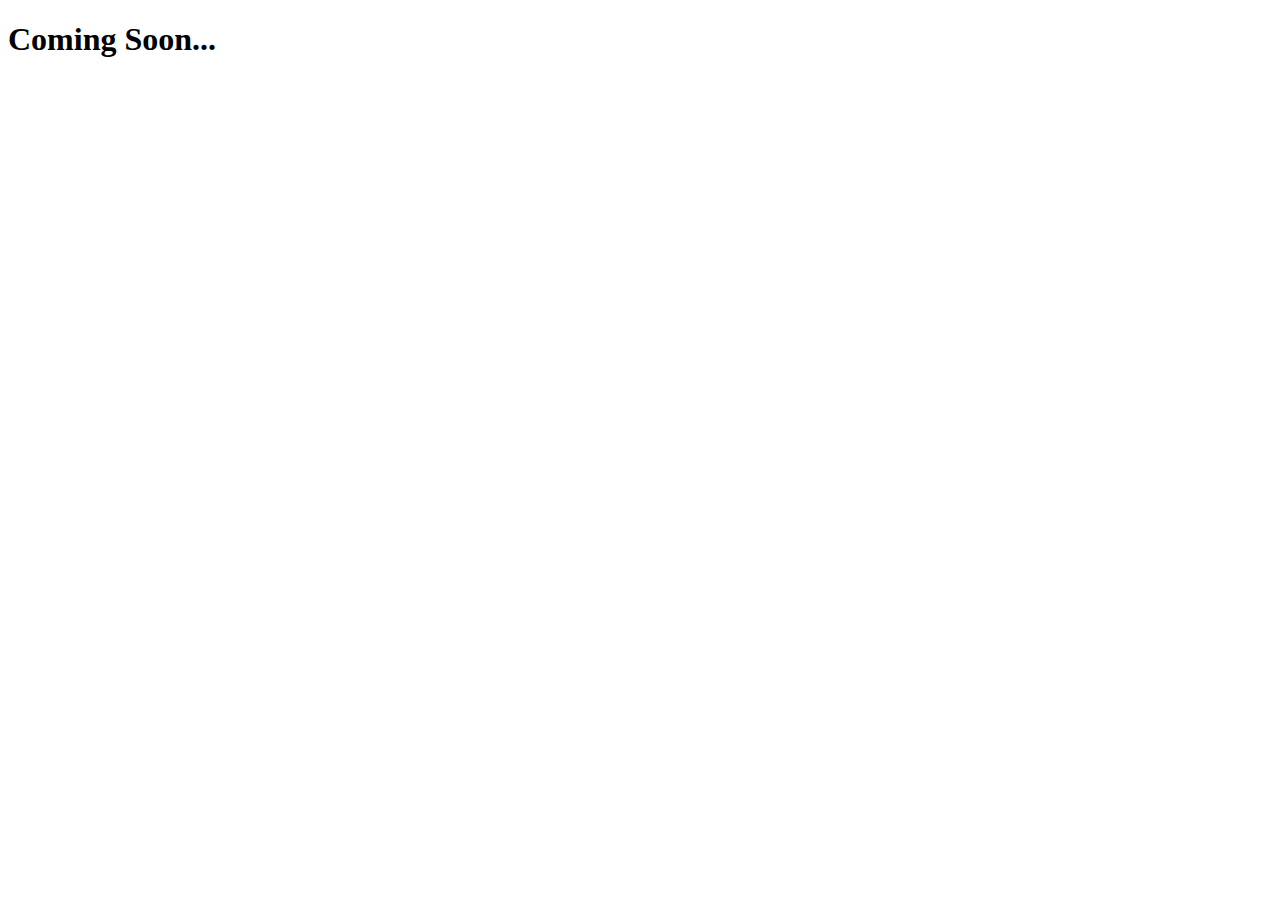
==== index.html @ 2d8e3944 "soon" ====
<!DOCTYPE html>
<html lang="en">
    <head>
        <meta charset="utf-8" />
        <meta name="viewport" content="width=device-width, initial-scale=1.0" />
        <title>Aoutnheub</title>
    </head>
    <body>
        <h1>Coming Soon...</h1>
    </body>
</html>
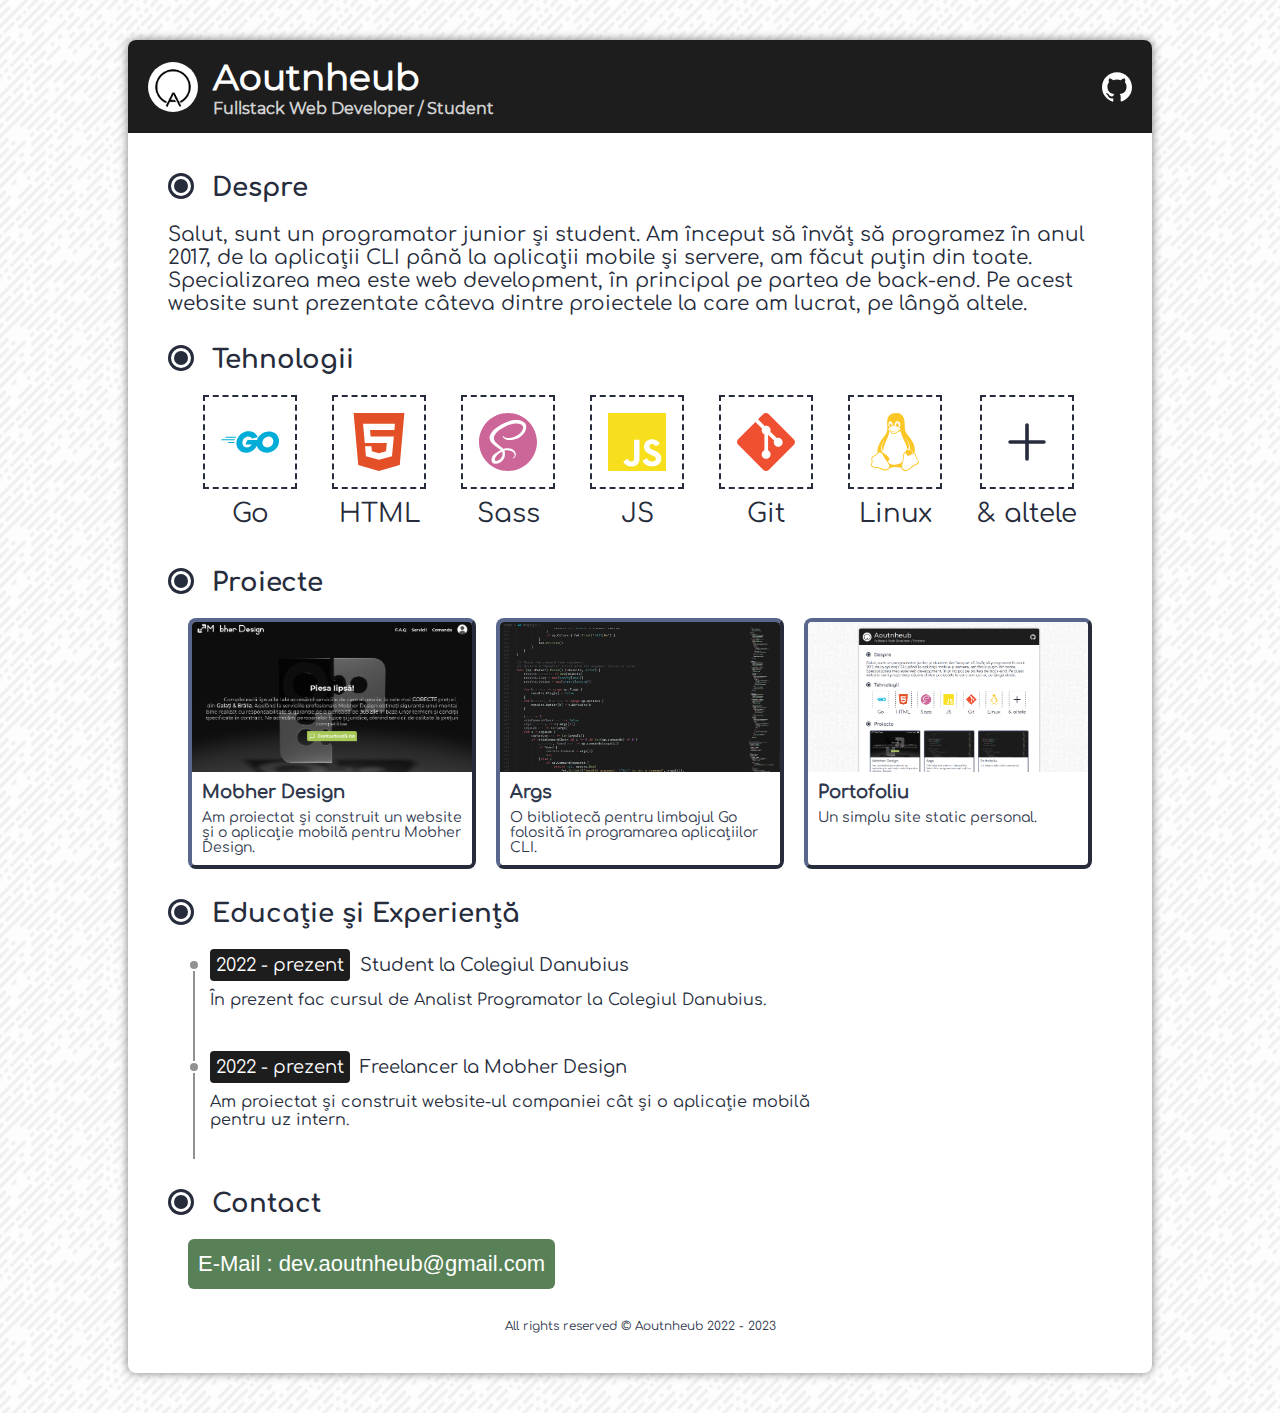
==== commit 8af9eec2: "updated site" ====
--- a/index.html
+++ b/index.html
@@ -1,11 +1,184 @@
 <!DOCTYPE html>
-<html lang="en">
+<html lang="ro">
     <head>
         <meta charset="utf-8" />
         <meta name="viewport" content="width=device-width, initial-scale=1.0" />
         <title>Aoutnheub</title>
+        <link rel="stylesheet" href="/site.css">
+        <link rel="stylesheet" href="/home.css">
     </head>
     <body>
-        <h1>Coming Soon...</h1>
+        <div id="wrapper-wrapper">
+            <div id="wrapper">
+                
+<div id="bar">
+    <div id="bar-left">
+        <img id="logo" src="/assets/images/avatar.png" onclick="window.location.href='/'">
+        <div id="bar-left-text">
+            <h1 id="name">Aoutnheub</h1>
+            <h2 id="title">Fullstack Web Developer / Student</h2>
+        </div>
+    </div>
+    <a class="nav-link" id="nav-link-github" href="https://github.com/Aoutnheub">
+        <svg role="img" viewBox="0 0 24 24" xmlns="http://www.w3.org/2000/svg"><title>GitHub</title><path d="M12 .297c-6.63 0-12 5.373-12 12 0 5.303 3.438 9.8 8.205 11.385.6.113.82-.258.82-.577 0-.285-.01-1.04-.015-2.04-3.338.724-4.042-1.61-4.042-1.61C4.422 18.07 3.633 17.7 3.633 17.7c-1.087-.744.084-.729.084-.729 1.205.084 1.838 1.236 1.838 1.236 1.07 1.835 2.809 1.305 3.495.998.108-.776.417-1.305.76-1.605-2.665-.3-5.466-1.332-5.466-5.93 0-1.31.465-2.38 1.235-3.22-.135-.303-.54-1.523.105-3.176 0 0 1.005-.322 3.3 1.23.96-.267 1.98-.399 3-.405 1.02.006 2.04.138 3 .405 2.28-1.552 3.285-1.23 3.285-1.23.645 1.653.24 2.873.12 3.176.765.84 1.23 1.91 1.23 3.22 0 4.61-2.805 5.625-5.475 5.92.42.36.81 1.096.81 2.22 0 1.606-.015 2.896-.015 3.286 0 .315.21.69.825.57C20.565 22.092 24 17.592 24 12.297c0-6.627-5.373-12-12-12"/></svg>
+    </a>
+</div>
+
+                <div id="inner-wrapper">
+                    <div id="bullet"><div></div></div><h1 class="item-header">Despre</h1>
+                    <p id="about-text">
+                        Salut, sunt un programator junior și student. Am început să învăț să programez în anul 2017, de la aplicații CLI până la aplicații
+                        mobile și servere, am făcut puțin din toate. Specializarea mea este web development, în principal pe partea de back-end.
+                        Pe acest website sunt prezentate câteva dintre proiectele la care am lucrat, pe lângă altele.
+                    </p>
+                    <div id="bullet"><div></div></div><h1 class="item-header">Tehnologii</h1>
+                    <div id="techno-wrapper">
+                        <div id="techno-widget">
+                            <div id="techno-img">
+                                <svg fill="#00ADD8" role="img" viewBox="0 0 24 24" xmlns="http://www.w3.org/2000/svg"><title>Go</title><path d="M1.811 10.231c-.047 0-.058-.023-.035-.059l.246-.315c.023-.035.081-.058.128-.058h4.172c.046 0 .058.035.035.07l-.199.303c-.023.036-.082.07-.117.07zM.047 11.306c-.047 0-.059-.023-.035-.058l.245-.316c.023-.035.082-.058.129-.058h5.328c.047 0 .07.035.058.07l-.093.28c-.012.047-.058.07-.105.07zm2.828 1.075c-.047 0-.059-.035-.035-.07l.163-.292c.023-.035.07-.07.117-.07h2.337c.047 0 .07.035.07.082l-.023.28c0 .047-.047.082-.082.082zm12.129-2.36c-.736.187-1.239.327-1.963.514-.176.046-.187.058-.34-.117-.174-.199-.303-.327-.548-.444-.737-.362-1.45-.257-2.115.175-.795.514-1.204 1.274-1.192 2.22.011.935.654 1.706 1.577 1.835.795.105 1.46-.175 1.987-.77.105-.13.198-.27.315-.434H10.47c-.245 0-.304-.152-.222-.35.152-.362.432-.97.596-1.274a.315.315 0 01.292-.187h4.253c-.023.316-.023.631-.07.947a4.983 4.983 0 01-.958 2.29c-.841 1.11-1.94 1.8-3.33 1.986-1.145.152-2.209-.07-3.143-.77-.865-.655-1.356-1.52-1.484-2.595-.152-1.274.222-2.419.993-3.424.83-1.086 1.928-1.776 3.272-2.02 1.098-.2 2.15-.07 3.096.571.62.41 1.063.97 1.356 1.648.07.105.023.164-.117.2m3.868 6.461c-1.064-.024-2.034-.328-2.852-1.029a3.665 3.665 0 01-1.262-2.255c-.21-1.32.152-2.489.947-3.529.853-1.122 1.881-1.706 3.272-1.95 1.192-.21 2.314-.095 3.33.595.923.63 1.496 1.484 1.648 2.605.198 1.578-.257 2.863-1.344 3.962-.771.783-1.718 1.273-2.805 1.495-.315.06-.63.07-.934.106zm2.78-4.72c-.011-.153-.011-.27-.034-.387-.21-1.157-1.274-1.81-2.384-1.554-1.087.245-1.788.935-2.045 2.033-.21.912.234 1.835 1.075 2.21.643.28 1.285.244 1.905-.07.923-.48 1.425-1.228 1.484-2.233z"/></svg>
+                            </div>
+                            <h3>Go</h3>
+                        </div>
+                        <div id="techno-widget">
+                            <div id="techno-img">
+                                <svg fill="#E34F26" role="img" viewBox="0 0 24 24" xmlns="http://www.w3.org/2000/svg"><title>HTML5</title><path d="M1.5 0h21l-1.91 21.563L11.977 24l-8.564-2.438L1.5 0zm7.031 9.75l-.232-2.718 10.059.003.23-2.622L5.412 4.41l.698 8.01h9.126l-.326 3.426-2.91.804-2.955-.81-.188-2.11H6.248l.33 4.171L12 19.351l5.379-1.443.744-8.157H8.531z"/></svg>
+                            </div>
+                            <h3>HTML</h3>
+                        </div>
+                        <div id="techno-widget">
+                            <div id="techno-img">
+                                <svg fill="#CC6699" role="img" viewBox="0 0 24 24" xmlns="http://www.w3.org/2000/svg"><title>Sass</title><path d="M12 0c6.627 0 12 5.373 12 12s-5.373 12-12 12S0 18.627 0 12 5.373 0 12 0zM9.615 15.998c.175.645.156 1.248-.024 1.792l-.065.18c-.024.061-.052.12-.078.176-.14.29-.326.56-.555.81-.698.759-1.672 1.047-2.09.805-.45-.262-.226-1.335.584-2.19.871-.918 2.12-1.509 2.12-1.509v-.003l.108-.061zm9.911-10.861c-.542-2.133-4.077-2.834-7.422-1.645-1.989.707-4.144 1.818-5.693 3.267C4.568 8.48 4.275 9.98 4.396 10.607c.427 2.211 3.457 3.657 4.703 4.73v.006c-.367.18-3.056 1.529-3.686 2.925-.675 1.47.105 2.521.615 2.655 1.575.436 3.195-.36 4.065-1.649.84-1.261.766-2.881.404-3.676.496-.135 1.08-.195 1.83-.104 2.101.24 2.521 1.56 2.43 2.1-.09.539-.523.854-.674.944-.15.091-.195.12-.181.181.015.09.091.09.21.075.165-.03 1.096-.45 1.141-1.471.045-1.29-1.186-2.729-3.375-2.7-.9.016-1.471.091-1.875.256-.03-.045-.061-.075-.105-.105-1.35-1.455-3.855-2.475-3.75-4.41.03-.705.285-2.564 4.8-4.814 3.705-1.846 6.661-1.335 7.171-.21.733 1.604-1.576 4.59-5.431 5.024-1.47.165-2.235-.404-2.431-.615-.209-.225-.239-.24-.314-.194-.12.06-.045.255 0 .375.12.3.585.825 1.396 1.095.704.225 2.43.359 4.5-.45 2.324-.899 4.139-3.405 3.614-5.505l.073.067z"/></svg>
+                            </div>
+                            <h3>Sass</h3>
+                        </div>
+                        <div id="techno-widget">
+                            <div id="techno-img">
+                                <svg fill="#F7DF1E" role="img" viewBox="0 0 24 24" xmlns="http://www.w3.org/2000/svg"><title>JavaScript</title><path d="M0 0h24v24H0V0zm22.034 18.276c-.175-1.095-.888-2.015-3.003-2.873-.736-.345-1.554-.585-1.797-1.14-.091-.33-.105-.51-.046-.705.15-.646.915-.84 1.515-.66.39.12.75.42.976.9 1.034-.676 1.034-.676 1.755-1.125-.27-.42-.404-.601-.586-.78-.63-.705-1.469-1.065-2.834-1.034l-.705.089c-.676.165-1.32.525-1.71 1.005-1.14 1.291-.811 3.541.569 4.471 1.365 1.02 3.361 1.244 3.616 2.205.24 1.17-.87 1.545-1.966 1.41-.811-.18-1.26-.586-1.755-1.336l-1.83 1.051c.21.48.45.689.81 1.109 1.74 1.756 6.09 1.666 6.871-1.004.029-.09.24-.705.074-1.65l.046.067zm-8.983-7.245h-2.248c0 1.938-.009 3.864-.009 5.805 0 1.232.063 2.363-.138 2.711-.33.689-1.18.601-1.566.48-.396-.196-.597-.466-.83-.855-.063-.105-.11-.196-.127-.196l-1.825 1.125c.305.63.75 1.172 1.324 1.517.855.51 2.004.675 3.207.405.783-.226 1.458-.691 1.811-1.411.51-.93.402-2.07.397-3.346.012-2.054 0-4.109 0-6.179l.004-.056z"/></svg>
+                            </div>
+                            <h3>JS</h3>
+                        </div>
+                        <div id="techno-widget">
+                            <div id="techno-img">
+                                <svg fill="#F05032" role="img" viewBox="0 0 24 24" xmlns="http://www.w3.org/2000/svg"><title>Git</title><path d="M23.546 10.93L13.067.452c-.604-.603-1.582-.603-2.188 0L8.708 2.627l2.76 2.76c.645-.215 1.379-.07 1.889.441.516.515.658 1.258.438 1.9l2.658 2.66c.645-.223 1.387-.078 1.9.435.721.72.721 1.884 0 2.604-.719.719-1.881.719-2.6 0-.539-.541-.674-1.337-.404-1.996L12.86 8.955v6.525c.176.086.342.203.488.348.713.721.713 1.883 0 2.6-.719.721-1.889.721-2.609 0-.719-.719-.719-1.879 0-2.598.182-.18.387-.316.605-.406V8.835c-.217-.091-.424-.222-.6-.401-.545-.545-.676-1.342-.396-2.009L7.636 3.7.45 10.881c-.6.605-.6 1.584 0 2.189l10.48 10.477c.604.604 1.582.604 2.186 0l10.43-10.43c.605-.603.605-1.582 0-2.187"/></svg>
+                            </div>
+                            <h3>Git</h3>
+                        </div>
+                        <div id="techno-widget">
+                            <div id="techno-img">
+                                <svg fill="#FCC624" role="img" viewBox="0 0 24 24" xmlns="http://www.w3.org/2000/svg"><title>Linux</title><path d="M12.504 0c-.155 0-.315.008-.48.021-4.226.333-3.105 4.807-3.17 6.298-.076 1.092-.3 1.953-1.05 3.02-.885 1.051-2.127 2.75-2.716 4.521-.278.832-.41 1.684-.287 2.489a.424.424 0 00-.11.135c-.26.268-.45.6-.663.839-.199.199-.485.267-.797.4-.313.136-.658.269-.864.68-.09.189-.136.394-.132.602 0 .199.027.4.055.536.058.399.116.728.04.97-.249.68-.28 1.145-.106 1.484.174.334.535.47.94.601.81.2 1.91.135 2.774.6.926.466 1.866.67 2.616.47.526-.116.97-.464 1.208-.946.587-.003 1.23-.269 2.26-.334.699-.058 1.574.267 2.577.2.025.134.063.198.114.333l.003.003c.391.778 1.113 1.132 1.884 1.071.771-.06 1.592-.536 2.257-1.306.631-.765 1.683-1.084 2.378-1.503.348-.199.629-.469.649-.853.023-.4-.2-.811-.714-1.376v-.097l-.003-.003c-.17-.2-.25-.535-.338-.926-.085-.401-.182-.786-.492-1.046h-.003c-.059-.054-.123-.067-.188-.135a.357.357 0 00-.19-.064c.431-1.278.264-2.55-.173-3.694-.533-1.41-1.465-2.638-2.175-3.483-.796-1.005-1.576-1.957-1.56-3.368.026-2.152.236-6.133-3.544-6.139zm.529 3.405h.013c.213 0 .396.062.584.198.19.135.33.332.438.533.105.259.158.459.166.724 0-.02.006-.04.006-.06v.105a.086.086 0 01-.004-.021l-.004-.024a1.807 1.807 0 01-.15.706.953.953 0 01-.213.335.71.71 0 00-.088-.042c-.104-.045-.198-.064-.284-.133a1.312 1.312 0 00-.22-.066c.05-.06.146-.133.183-.198.053-.128.082-.264.088-.402v-.02a1.21 1.21 0 00-.061-.4c-.045-.134-.101-.2-.183-.333-.084-.066-.167-.132-.267-.132h-.016c-.093 0-.176.03-.262.132a.8.8 0 00-.205.334 1.18 1.18 0 00-.09.4v.019c.002.089.008.179.02.267-.193-.067-.438-.135-.607-.202a1.635 1.635 0 01-.018-.2v-.02a1.772 1.772 0 01.15-.768c.082-.22.232-.406.43-.533a.985.985 0 01.594-.2zm-2.962.059h.036c.142 0 .27.048.399.135.146.129.264.288.344.465.09.199.14.4.153.667v.004c.007.134.006.2-.002.266v.08c-.03.007-.056.018-.083.024-.152.055-.274.135-.393.2.012-.09.013-.18.003-.267v-.015c-.012-.133-.04-.2-.082-.333a.613.613 0 00-.166-.267.248.248 0 00-.183-.064h-.021c-.071.006-.13.04-.186.132a.552.552 0 00-.12.27.944.944 0 00-.023.33v.015c.012.135.037.2.08.334.046.134.098.2.166.268.01.009.02.018.034.024-.07.057-.117.07-.176.136a.304.304 0 01-.131.068 2.62 2.62 0 01-.275-.402 1.772 1.772 0 01-.155-.667 1.759 1.759 0 01.08-.668 1.43 1.43 0 01.283-.535c.128-.133.26-.2.418-.2zm1.37 1.706c.332 0 .733.065 1.216.399.293.2.523.269 1.052.468h.003c.255.136.405.266.478.399v-.131a.571.571 0 01.016.47c-.123.31-.516.643-1.063.842v.002c-.268.135-.501.333-.775.465-.276.135-.588.292-1.012.267a1.139 1.139 0 01-.448-.067 3.566 3.566 0 01-.322-.198c-.195-.135-.363-.332-.612-.465v-.005h-.005c-.4-.246-.616-.512-.686-.71-.07-.268-.005-.47.193-.6.224-.135.38-.271.483-.336.104-.074.143-.102.176-.131h.002v-.003c.169-.202.436-.47.839-.601.139-.036.294-.065.466-.065zm2.8 2.142c.358 1.417 1.196 3.475 1.735 4.473.286.534.855 1.659 1.102 3.024.156-.005.33.018.513.064.646-1.671-.546-3.467-1.089-3.966-.22-.2-.232-.335-.123-.335.59.534 1.365 1.572 1.646 2.757.13.535.16 1.104.021 1.67.067.028.135.06.205.067 1.032.534 1.413.938 1.23 1.537v-.043c-.06-.003-.12 0-.18 0h-.016c.151-.467-.182-.825-1.065-1.224-.915-.4-1.646-.336-1.77.465-.008.043-.013.066-.018.135-.068.023-.139.053-.209.064-.43.268-.662.669-.793 1.187-.13.533-.17 1.156-.205 1.869v.003c-.02.334-.17.838-.319 1.35-1.5 1.072-3.58 1.538-5.348.334a2.645 2.645 0 00-.402-.533 1.45 1.45 0 00-.275-.333c.182 0 .338-.03.465-.067a.615.615 0 00.314-.334c.108-.267 0-.697-.345-1.163-.345-.467-.931-.995-1.788-1.521-.63-.4-.986-.87-1.15-1.396-.165-.534-.143-1.085-.015-1.645.245-1.07.873-2.11 1.274-2.763.107-.065.037.135-.408.974-.396.751-1.14 2.497-.122 3.854a8.123 8.123 0 01.647-2.876c.564-1.278 1.743-3.504 1.836-5.268.048.036.217.135.289.202.218.133.38.333.59.465.21.201.477.335.876.335.039.003.075.006.11.006.412 0 .73-.134.997-.268.29-.134.52-.334.74-.4h.005c.467-.135.835-.402 1.044-.7zm2.185 8.958c.037.6.343 1.245.882 1.377.588.134 1.434-.333 1.791-.765l.211-.01c.315-.007.577.01.847.268l.003.003c.208.199.305.53.391.876.085.4.154.78.409 1.066.486.527.645.906.636 1.14l.003-.007v.018l-.003-.012c-.015.262-.185.396-.498.595-.63.401-1.746.712-2.457 1.57-.618.737-1.37 1.14-2.036 1.191-.664.053-1.237-.2-1.574-.898l-.005-.003c-.21-.4-.12-1.025.056-1.69.176-.668.428-1.344.463-1.897.037-.714.076-1.335.195-1.814.12-.465.308-.797.641-.984l.045-.022zm-10.814.049h.01c.053 0 .105.005.157.014.376.055.706.333 1.023.752l.91 1.664.003.003c.243.533.754 1.064 1.189 1.637.434.598.77 1.131.729 1.57v.006c-.057.744-.48 1.148-1.125 1.294-.645.135-1.52.002-2.395-.464-.968-.536-2.118-.469-2.857-.602-.369-.066-.61-.2-.723-.4-.11-.2-.113-.602.123-1.23v-.004l.002-.003c.117-.334.03-.752-.027-1.118-.055-.401-.083-.71.043-.94.16-.334.396-.4.69-.533.294-.135.64-.202.915-.47h.002v-.002c.256-.268.445-.601.668-.838.19-.201.38-.336.663-.336zm7.159-9.074c-.435.201-.945.535-1.488.535-.542 0-.97-.267-1.28-.466-.154-.134-.28-.268-.373-.335-.164-.134-.144-.333-.074-.333.109.016.129.134.199.2.096.066.215.2.36.333.292.2.68.467 1.167.467.485 0 1.053-.267 1.398-.466.195-.135.445-.334.648-.467.156-.136.149-.267.279-.267.128.016.034.134-.147.332a8.097 8.097 0 01-.69.468zm-1.082-1.583V5.64c-.006-.02.013-.042.029-.05.074-.043.18-.027.26.004.063 0 .16.067.15.135-.006.049-.085.066-.135.066-.055 0-.092-.043-.141-.068-.052-.018-.146-.008-.163-.065zm-.551 0c-.02.058-.113.049-.166.066-.047.025-.086.068-.14.068-.05 0-.13-.02-.136-.068-.01-.066.088-.133.15-.133.08-.031.184-.047.259-.005.019.009.036.03.03.05v.02h.003z"/></svg>
+                            </div>
+                            <h3>Linux</h3>
+                        </div>
+                        <div id="techno-widget">
+                            <div id="techno-img">
+                                <svg xmlns="http://www.w3.org/2000/svg" viewBox="0 0 24 24" stroke-width="1.5" stroke="#262c3c" fill="none" stroke-linecap="round" stroke-linejoin="round">
+                                    <path stroke="none" d="M0 0h24v24H0z" fill="none"/>
+                                    <line x1="12" y1="5" x2="12" y2="19" />
+                                    <line x1="5" y1="12" x2="19" y2="12" />
+                                </svg>
+                            </div>
+                            <h3>& altele</h3>
+                        </div>
+                    </div>
+                    <div id="bullet"><div></div></div><h1 class="item-header">Proiecte</h1>
+                    <div id="projects-wrapper">
+                        <div class="project">
+                            <a href="https://mobherdesign.ro">
+                                <div class="project-img">
+                                    <img src="/assets/images/mobherdesign.png">
+                                </div>
+                                <div class="project-text">
+                                    <h3>Mobher Design</h3>
+                                    <p>Am proiectat și construit un website și o aplicație mobilă pentru Mobher Design.</p>
+                                </div>
+                            </a>
+                        </div>
+                        <div class="project">
+                            <a href="https://github.com/Aoutnheub/go">
+                                <div class="project-img">
+                                    <img src="/assets/images/args.png">
+                                </div>
+                                <div class="project-text">
+                                    <h3>Args</h3>
+                                    <p>O bibliotecă pentru limbajul Go folosită în programarea aplicațiilor CLI.</p>
+                                </div>
+                            </a>
+                        </div>
+                        <div class="project">
+                            <a href="https://github.com/Aoutnheub/aoutnheub.github.io">
+                                <div class="project-img">
+                                    <img src="/assets/images/aoutnheub.png">
+                                </div>
+                                <div class="project-text">
+                                    <h3>Portofoliu</h3>
+                                    <p>Un simplu site static personal.</p>
+                                </div>
+                            </a>
+                        </div>
+                    </div>
+                    <div id="bullet"><div></div></div><h1 class="item-header">Educație și Experiență</h1>
+                    <div id="timeline-wrapper">
+                        
+                        <div class="timeline-item">
+                            <div class="timeline-l1">
+                                <div class="timeline-bullet">
+                                    <div class="timeline-bullet-l1"></div>
+                                    <div class="timeline-bullet-l2"></div>
+                                    <div class="timeline-bullet-l3"></div>
+                                </div><div class="timeline-text">
+                                    <div class="timeline-year">2022 - prezent</div><div class="timeline-title">Student la Colegiul Danubius</div>
+                                </div>
+                            </div>
+                            <div class="timeline-l2">
+                                <div class="timeline-vline-wrapper">
+                                    <div class="timeline-vline"></div>
+                                </div><div class="timeline-desc">
+                                    <p>În prezent fac cursul de Analist Programator la Colegiul Danubius.</p>
+                                </div>
+                            </div>
+                        </div>
+                        
+                        <div class="timeline-item">
+                            <div class="timeline-l1">
+                                <div class="timeline-bullet">
+                                    <div class="timeline-bullet-l1"></div>
+                                    <div class="timeline-bullet-l2"></div>
+                                    <div class="timeline-bullet-l3"></div>
+                                </div><div class="timeline-text">
+                                    <div class="timeline-year">2022 - prezent</div><div class="timeline-title">Freelancer la Mobher Design</div>
+                                </div>
+                            </div>
+                            <div class="timeline-l2">
+                                <div class="timeline-vline-wrapper">
+                                    <div class="timeline-vline"></div>
+                                </div><div class="timeline-desc">
+                                    <p>Am proiectat și construit website-ul companiei cât și o aplicație mobilă pentru uz intern.</p>
+                                </div>
+                            </div>
+                        </div>
+                        
+                    </div>
+                    <div id="bullet"><div></div></div><h1 class="item-header">Contact</h1>
+                    <div id="contact-wrapper">
+                        <button class="contact-button" id="contact-mail">
+                            <div class="contact-button-arrow">
+                                <svg xmlns="http://www.w3.org/2000/svg" viewBox="0 0 24 24" stroke-width="1.8" fill="none" stroke-linecap="round" stroke-linejoin="round">
+                                    <path stroke="none" d="M0 0h24v24H0z" fill="none"/>
+                                    <line x1="20" y1="12" x2="10" y2="12" />
+                                    <line x1="20" y1="12" x2="16" y2="16" />
+                                    <line x1="20" y1="12" x2="16" y2="8" />
+                                    <line x1="4" y1="4" x2="4" y2="20" />
+                                </svg>
+                            </div><div class="contact-button-text" onclick="window.location.href='mailto:dev.aoutnheub@gmail.com'">
+                                E-Mail : dev.aoutnheub@gmail.com
+                            </div>
+                        </button>
+                    </div>
+                    <div id="footer">
+                        <p id="copyright">All rights reserved © Aoutnheub 2022 - 2023</p>
+                    </div>
+                </div>
+            </div>
+        </div>
     </body>
-</html>
+</html>--- a/site.css
+++ b/site.css
@@ -0,0 +1 @@
+@font-face{font-family:"Comfortaa";src:url(/assets/fonts/Comfortaa-Regular.ttf)}@font-face{font-family:"Comfortaa Bold";font-weight:bold;src:url(/assets/fonts/Comfortaa-Bold.ttf)}@font-face{font-family:"Montserrat";src:url(/assets/fonts/Montserrat-Regular.ttf)}@font-face{font-family:"Montserrat Bold";font-weight:bold;src:url(/assets/fonts/Montserrat-Bold.ttf)}@font-face{font-family:"Montserrat Italic";font-weight:bold;src:url(/assets/fonts/Montserrat-Italic.ttf)}html{margin:0;padding:0}body{background-image:url("/assets/images/funky-lines.webp");background-repeat:repeat;background-position:center;color:#262c3c;font-family:"Comfortaa";margin:0;padding:0}#wrapper-wrapper{display:flex;justify-content:center;max-width:100%;width:100vw;padding:40px 0}@media screen and (orientation: portrait){#wrapper-wrapper{padding:0}}#wrapper{width:100%;max-width:1024px;background-color:#fff;box-shadow:0 0 10px #7c7c7c;border-radius:8px}@media screen and (orientation: portrait){#wrapper{border-radius:0}}#bar{background-color:#1d1d1d;border-radius:8px 8px 0 0;padding:15px 20px;width:calc(100% - 40px);display:flex;justify-content:space-between;align-items:center}@media screen and (orientation: portrait){#bar{border-radius:0}}#bar-left{display:flex;align-items:center}#logo{width:50px;height:50px;border-radius:50%}#bar-left-text{margin:0 0 0 15px}#name{font-family:"Montserrat";color:#fff;font-size:36px;padding:0;margin:0}#title{font-family:"Montserrat";color:#d1d1d1;font-size:16px;padding:0;margin:0}.nav-link{width:30px;height:30px}.nav-link svg{width:100%;height:100%;fill:#fff}#inner-wrapper{padding:40px;width:calc(100% - 80px)}
--- a/home.css
+++ b/home.css
@@ -0,0 +1 @@
+#bullet{background-color:#262c3c;display:inline-block;width:20px;height:20px;padding:3px;border-radius:50%;margin:0}#bullet div{background-color:#262c3c;border:solid 3px #fff;border-radius:50%;height:14px;width:14px}.item-header{vertical-align:top;font-size:26px;font-family:"Comfortaa Bold";display:inline-block;padding:0 0 0 18px;margin:0;width:calc(100% - 44px)}#about-text{font-size:20px;padding:0;margin:20px 0 30px 0}#techno-wrapper{margin:20px 0 30px 0;width:100%;display:flex;flex-wrap:wrap;justify-content:space-evenly}#techno-widget{display:flex;flex-direction:column;justify-content:center;align-items:center}#techno-widget h3{font-size:26px;display:inline-block;font-weight:normal;margin:0;padding:10px 0}#techno-img{border:dashed 2px #262c3c;padding:16px;width:58px;height:58px}#techno-img svg{width:58px;height:58px}#projects-wrapper{padding:20px 0 30px 0;display:flex;justify-content:space-evenly;align-items:stretch2}@media screen and (orientation: portrait){#projects-wrapper{flex-wrap:wrap;padding-top:0}}#projects-wrapper a{text-decoration:none;color:#30384e}.project{width:280px;border-right:4px solid #262c3c;border-bottom:4px solid #262c3c;border-left:4px solid #59678c;border-top:4px solid #59678c;border-radius:8px;cursor:pointer;overflow:hidden}@media screen and (orientation: portrait){.project{margin-top:20px}}.project:hover h3{text-decoration:underline}.project-img{height:150px;width:100%;overflow:hidden}.project-img img{width:100%}.project-text{background-color:#fff;padding:10px}.project-text h3{font-size:18px;margin:0;padding:0}.project-text p{font-size:14px;margin:8px 0 0 0;padding:0;color:#30384e}#timeline-wrapper{padding:20px 0 30px 20px}.timeline-l2{display:flex;align-items:stretch}.timeline-bullet{display:inline-block;vertical-align:top}.timeline-bullet-l1,.timeline-bullet-l3{width:2px;height:10px;background-color:#919191;margin-left:5px}.timeline-item:first-child .timeline-bullet-l1{background-color:rgba(0,0,0,0)}.timeline-bullet-l2{width:8px;height:8px;border-radius:50%;margin:2px;background-color:#919191}.timeline-year{background-color:#1d1d1d;border-radius:4px;padding:6px;color:#fff;font-size:18px;display:inline-block}.timeline-text{display:inline-block;font-size:18px;margin-left:10px}.timeline-year,.timeline-title{display:inline-block}.timeline-title{margin:0 0 0 10px}.timeline-vline-wrapper{display:inline-flex;flex-direction:column;align-items:center;vertical-align:top;width:12px;min-height:30px}.timeline-vline{width:2px;background-color:#919191;height:100%}.timeline-desc{display:inline-block;padding:10px 0 30px 10px;margin:0;min-height:30px;width:69%}@media screen and (orientation: portrait){.timeline-desc{width:100%}}.timeline-desc p{margin:0;padding:0;font-size:16px}#contact-wrapper{padding:20px 0 30px 20px}.contact-button{display:block;outline:none;height:50px;border-radius:6px;border:none;background-color:#588157;padding:0;text-align:start;overflow:hidden;cursor:pointer}.contact-button:hover .contact-button-arrow{width:30px;padding:10px}.contact-button:focus{outline:none}.contact-button-arrow{width:0;height:30px;padding:10px 0;display:inline-block;background-color:#3a5a40;overflow:hidden;transition:padding 250ms,width 250ms}.contact-button-arrow svg{width:30px;height:30px;stroke:#fff}.contact-button-text{height:50px;padding:0 10px;margin:0;line-height:50px;display:inline-block;font-size:22px;color:#fff;vertical-align:top;word-break:break-all}#footer{width:100%}#copyright{margin:0;padding:0;font-size:12px;color:#30384e;text-align:center}
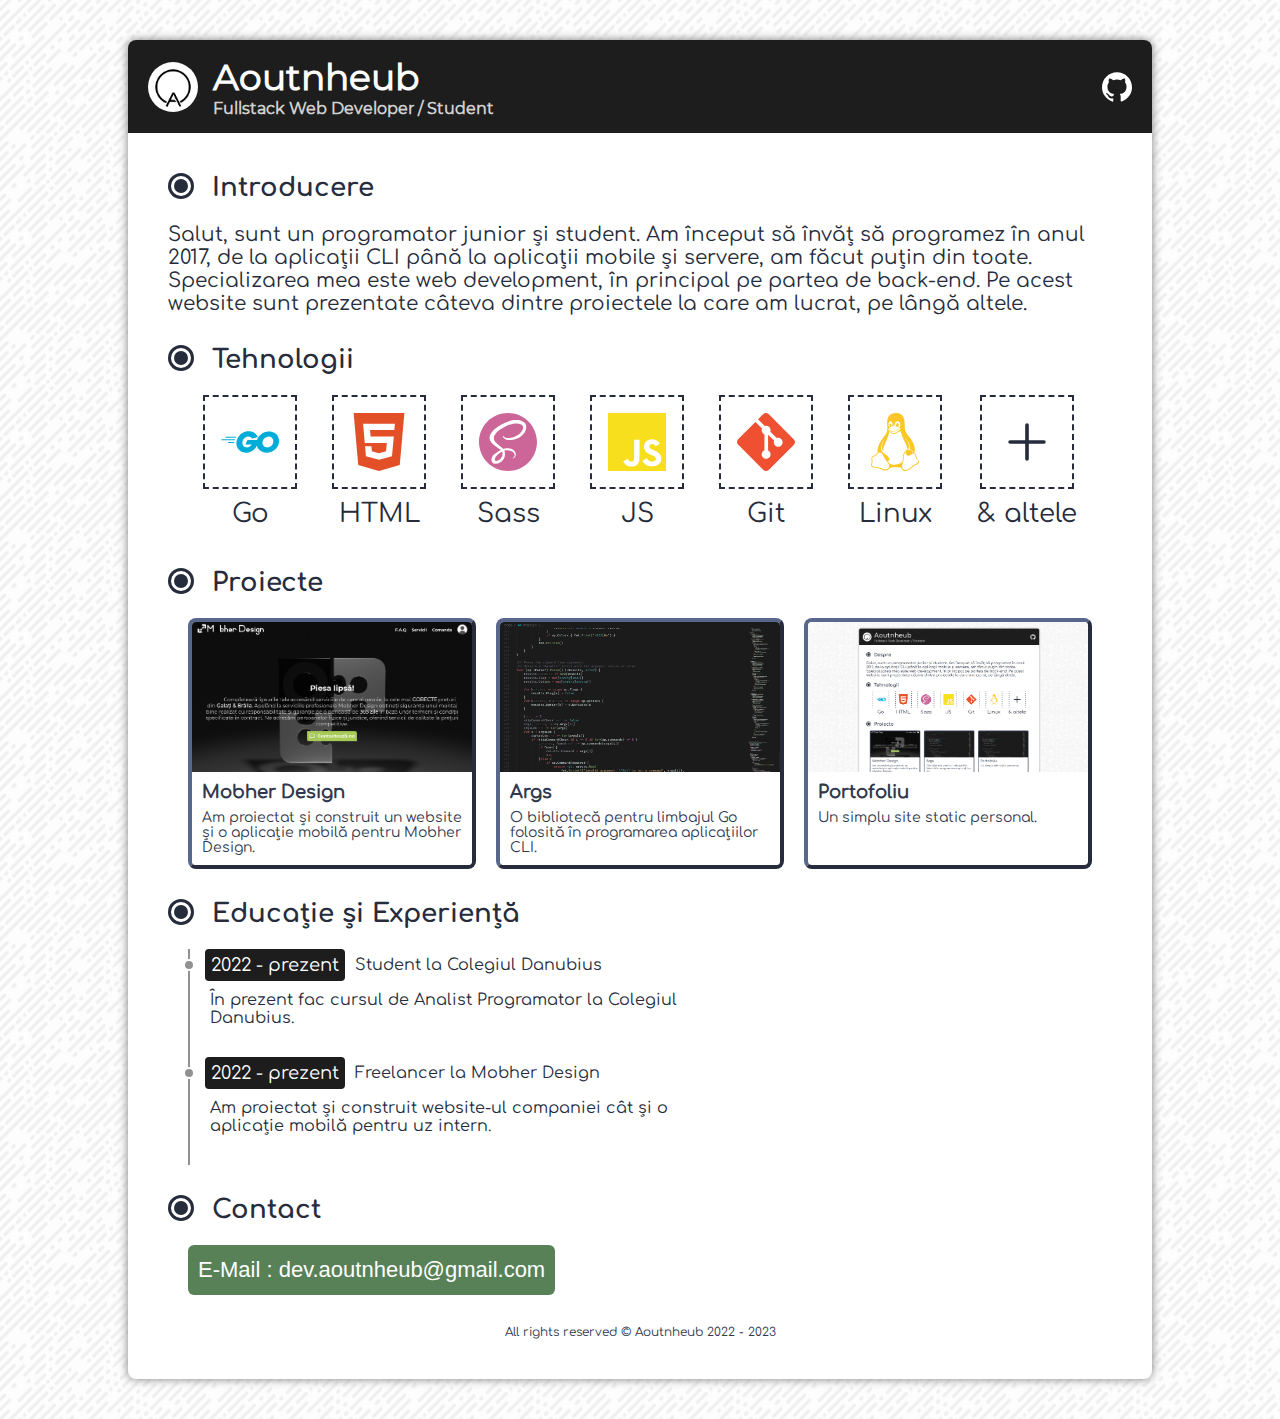
==== commit e47b27c2: "update" ====
--- a/index.html
+++ b/index.html
@@ -25,7 +25,7 @@
 </div>
 
                 <div id="inner-wrapper">
-                    <div id="bullet"><div></div></div><h1 class="item-header">Despre</h1>
+                    <div id="bullet"><div></div></div><h1 class="item-header">Introducere</h1>
                     <p id="about-text">
                         Salut, sunt un programator junior și student. Am început să învăț să programez în anul 2017, de la aplicații CLI până la aplicații
                         mobile și servere, am făcut puțin din toate. Specializarea mea este web development, în principal pe partea de back-end.
@@ -118,45 +118,40 @@
                     </div>
                     <div id="bullet"><div></div></div><h1 class="item-header">Educație și Experiență</h1>
                     <div id="timeline-wrapper">
-                        
-                        <div class="timeline-item">
-                            <div class="timeline-l1">
-                                <div class="timeline-bullet">
-                                    <div class="timeline-bullet-l1"></div>
-                                    <div class="timeline-bullet-l2"></div>
-                                    <div class="timeline-bullet-l3"></div>
-                                </div><div class="timeline-text">
-                                    <div class="timeline-year">2022 - prezent</div><div class="timeline-title">Student la Colegiul Danubius</div>
+                        <div class="timeline-line"></div>
+                        <div id="timeline-wrapper-inner">
+                            
+                            <div class="timeline-item">
+                                <div class="timeline-l1">
+                                    <div class="timeline-time">
+                                        <div class="timeline-bullet"></div>
+                                        <div class="timeline-year">2022 - prezent</div>
+                                    </div>
+                                    <div class="timeline-title">Student la Colegiul Danubius</div>
+                                </div>
+                                <div class="timeline-l2">
+                                    <div class="timeline-desc">
+                                        <p>În prezent fac cursul de Analist Programator la Colegiul Danubius.</p>
+                                    </div>
                                 </div>
                             </div>
-                            <div class="timeline-l2">
-                                <div class="timeline-vline-wrapper">
-                                    <div class="timeline-vline"></div>
-                                </div><div class="timeline-desc">
-                                    <p>În prezent fac cursul de Analist Programator la Colegiul Danubius.</p>
+                            
+                            <div class="timeline-item">
+                                <div class="timeline-l1">
+                                    <div class="timeline-time">
+                                        <div class="timeline-bullet"></div>
+                                        <div class="timeline-year">2022 - prezent</div>
+                                    </div>
+                                    <div class="timeline-title">Freelancer la Mobher Design</div>
+                                </div>
+                                <div class="timeline-l2">
+                                    <div class="timeline-desc">
+                                        <p>Am proiectat și construit website-ul companiei cât și o aplicație mobilă pentru uz intern.</p>
+                                    </div>
                                 </div>
                             </div>
+                            
                         </div>
-                        
-                        <div class="timeline-item">
-                            <div class="timeline-l1">
-                                <div class="timeline-bullet">
-                                    <div class="timeline-bullet-l1"></div>
-                                    <div class="timeline-bullet-l2"></div>
-                                    <div class="timeline-bullet-l3"></div>
-                                </div><div class="timeline-text">
-                                    <div class="timeline-year">2022 - prezent</div><div class="timeline-title">Freelancer la Mobher Design</div>
-                                </div>
-                            </div>
-                            <div class="timeline-l2">
-                                <div class="timeline-vline-wrapper">
-                                    <div class="timeline-vline"></div>
-                                </div><div class="timeline-desc">
-                                    <p>Am proiectat și construit website-ul companiei cât și o aplicație mobilă pentru uz intern.</p>
-                                </div>
-                            </div>
-                        </div>
-                        
                     </div>
                     <div id="bullet"><div></div></div><h1 class="item-header">Contact</h1>
                     <div id="contact-wrapper">
--- a/home.css
+++ b/home.css
@@ -1 +1 @@
-#bullet{background-color:#262c3c;display:inline-block;width:20px;height:20px;padding:3px;border-radius:50%;margin:0}#bullet div{background-color:#262c3c;border:solid 3px #fff;border-radius:50%;height:14px;width:14px}.item-header{vertical-align:top;font-size:26px;font-family:"Comfortaa Bold";display:inline-block;padding:0 0 0 18px;margin:0;width:calc(100% - 44px)}#about-text{font-size:20px;padding:0;margin:20px 0 30px 0}#techno-wrapper{margin:20px 0 30px 0;width:100%;display:flex;flex-wrap:wrap;justify-content:space-evenly}#techno-widget{display:flex;flex-direction:column;justify-content:center;align-items:center}#techno-widget h3{font-size:26px;display:inline-block;font-weight:normal;margin:0;padding:10px 0}#techno-img{border:dashed 2px #262c3c;padding:16px;width:58px;height:58px}#techno-img svg{width:58px;height:58px}#projects-wrapper{padding:20px 0 30px 0;display:flex;justify-content:space-evenly;align-items:stretch2}@media screen and (orientation: portrait){#projects-wrapper{flex-wrap:wrap;padding-top:0}}#projects-wrapper a{text-decoration:none;color:#30384e}.project{width:280px;border-right:4px solid #262c3c;border-bottom:4px solid #262c3c;border-left:4px solid #59678c;border-top:4px solid #59678c;border-radius:8px;cursor:pointer;overflow:hidden}@media screen and (orientation: portrait){.project{margin-top:20px}}.project:hover h3{text-decoration:underline}.project-img{height:150px;width:100%;overflow:hidden}.project-img img{width:100%}.project-text{background-color:#fff;padding:10px}.project-text h3{font-size:18px;margin:0;padding:0}.project-text p{font-size:14px;margin:8px 0 0 0;padding:0;color:#30384e}#timeline-wrapper{padding:20px 0 30px 20px}.timeline-l2{display:flex;align-items:stretch}.timeline-bullet{display:inline-block;vertical-align:top}.timeline-bullet-l1,.timeline-bullet-l3{width:2px;height:10px;background-color:#919191;margin-left:5px}.timeline-item:first-child .timeline-bullet-l1{background-color:rgba(0,0,0,0)}.timeline-bullet-l2{width:8px;height:8px;border-radius:50%;margin:2px;background-color:#919191}.timeline-year{background-color:#1d1d1d;border-radius:4px;padding:6px;color:#fff;font-size:18px;display:inline-block}.timeline-text{display:inline-block;font-size:18px;margin-left:10px}.timeline-year,.timeline-title{display:inline-block}.timeline-title{margin:0 0 0 10px}.timeline-vline-wrapper{display:inline-flex;flex-direction:column;align-items:center;vertical-align:top;width:12px;min-height:30px}.timeline-vline{width:2px;background-color:#919191;height:100%}.timeline-desc{display:inline-block;padding:10px 0 30px 10px;margin:0;min-height:30px;width:69%}@media screen and (orientation: portrait){.timeline-desc{width:100%}}.timeline-desc p{margin:0;padding:0;font-size:16px}#contact-wrapper{padding:20px 0 30px 20px}.contact-button{display:block;outline:none;height:50px;border-radius:6px;border:none;background-color:#588157;padding:0;text-align:start;overflow:hidden;cursor:pointer}.contact-button:hover .contact-button-arrow{width:30px;padding:10px}.contact-button:focus{outline:none}.contact-button-arrow{width:0;height:30px;padding:10px 0;display:inline-block;background-color:#3a5a40;overflow:hidden;transition:padding 250ms,width 250ms}.contact-button-arrow svg{width:30px;height:30px;stroke:#fff}.contact-button-text{height:50px;padding:0 10px;margin:0;line-height:50px;display:inline-block;font-size:22px;color:#fff;vertical-align:top;word-break:break-all}#footer{width:100%}#copyright{margin:0;padding:0;font-size:12px;color:#30384e;text-align:center}
+#bullet{background-color:#262c3c;display:inline-block;width:20px;height:20px;padding:3px;border-radius:50%;margin:0}#bullet div{background-color:#262c3c;border:solid 3px #fff;border-radius:50%;height:14px;width:14px}.item-header{vertical-align:top;font-size:26px;font-family:"Comfortaa Bold";display:inline-block;padding:0 0 0 18px;margin:0;width:calc(100% - 44px)}#about-text{font-size:20px;padding:0;margin:20px 0 30px 0}#techno-wrapper{margin:20px 0 30px 0;width:100%;display:flex;flex-wrap:wrap;justify-content:space-evenly}#techno-widget{display:flex;flex-direction:column;justify-content:center;align-items:center}#techno-widget h3{font-size:26px;display:inline-block;font-weight:normal;margin:0;padding:10px 0}#techno-img{border:dashed 2px #262c3c;padding:16px;width:58px;height:58px}#techno-img svg{width:58px;height:58px}#projects-wrapper{padding:20px 0 30px 0;display:flex;justify-content:space-evenly;align-items:stretch}@media screen and (orientation: portrait){#projects-wrapper{flex-wrap:wrap;padding-top:0}}#projects-wrapper a{text-decoration:none;color:#30384e}.project{width:280px;border-right:4px solid #262c3c;border-bottom:4px solid #262c3c;border-left:4px solid #59678c;border-top:4px solid #59678c;border-radius:8px;cursor:pointer;overflow:hidden}@media screen and (orientation: portrait){.project{margin-top:20px}}.project:hover h3{text-decoration:underline}.project-img{height:150px;width:100%;overflow:hidden}.project-img img{width:100%}.project-text{background-color:#fff;padding:10px}.project-text h3{font-size:18px;margin:0;padding:0}.project-text p{font-size:14px;margin:8px 0 0 0;padding:0;color:#30384e}#timeline-wrapper{padding:20px 0 30px 20px;display:flex;align-items:stretch}.timeline-line{background-color:#919191;width:2px}@media(orientation: portrait){.timeline-line{width:4px}}#timeline-wrapper-inner{display:flex;flex-direction:column}.timeline-l1{display:flex;align-items:center}.timeline-time{display:flex;align-items:center}.timeline-l2{display:flex;align-items:stretch;margin-left:10px}.timeline-bullet{width:8px;height:8px;border-radius:50%;border:2px solid #fff;background-color:#919191;margin-left:-7px}.timeline-year{background-color:#1d1d1d;border-radius:4px;padding:6px;color:#fff;font-size:18px;display:inline-block;margin-left:10px;white-space:nowrap}.timeline-text{display:inline-block;font-size:18px;margin-left:10px}.timeline-year,.timeline-title{display:inline-block}.timeline-title{margin:0 0 0 10px}.timeline-desc{display:inline-block;padding:10px 0 30px 10px;margin:0;min-height:30px;width:69%}@media screen and (orientation: portrait){.timeline-desc{width:100%}}.timeline-desc p{margin:0;padding:0;font-size:16px}#contact-wrapper{padding:20px 0 30px 20px}.contact-button{display:flex;outline:none;height:50px;border-radius:6px;border:none;background-color:#588157;padding:0;text-align:start;overflow:hidden;cursor:pointer;max-width:100%}.contact-button:hover .contact-button-arrow{flex-basis:30px;width:30px;padding:10px}.contact-button:focus{outline:none}.contact-button-arrow{width:0;height:30px;flex-basis:0;flex-grow:0;flex-shrink:0;padding:10px 0;display:block;background-color:#3a5a40;overflow:hidden;transition:padding 250ms,width 250ms,flex-basis 250ms}.contact-button-arrow svg{width:30px;height:30px;stroke:#fff}.contact-button-text{height:50px;padding:0 10px;margin:0;line-height:50px;display:inline-block;font-size:22px;color:#fff;word-break:break-all}#footer{width:100%}#copyright{margin:0;padding:0;font-size:12px;color:#30384e;text-align:center}
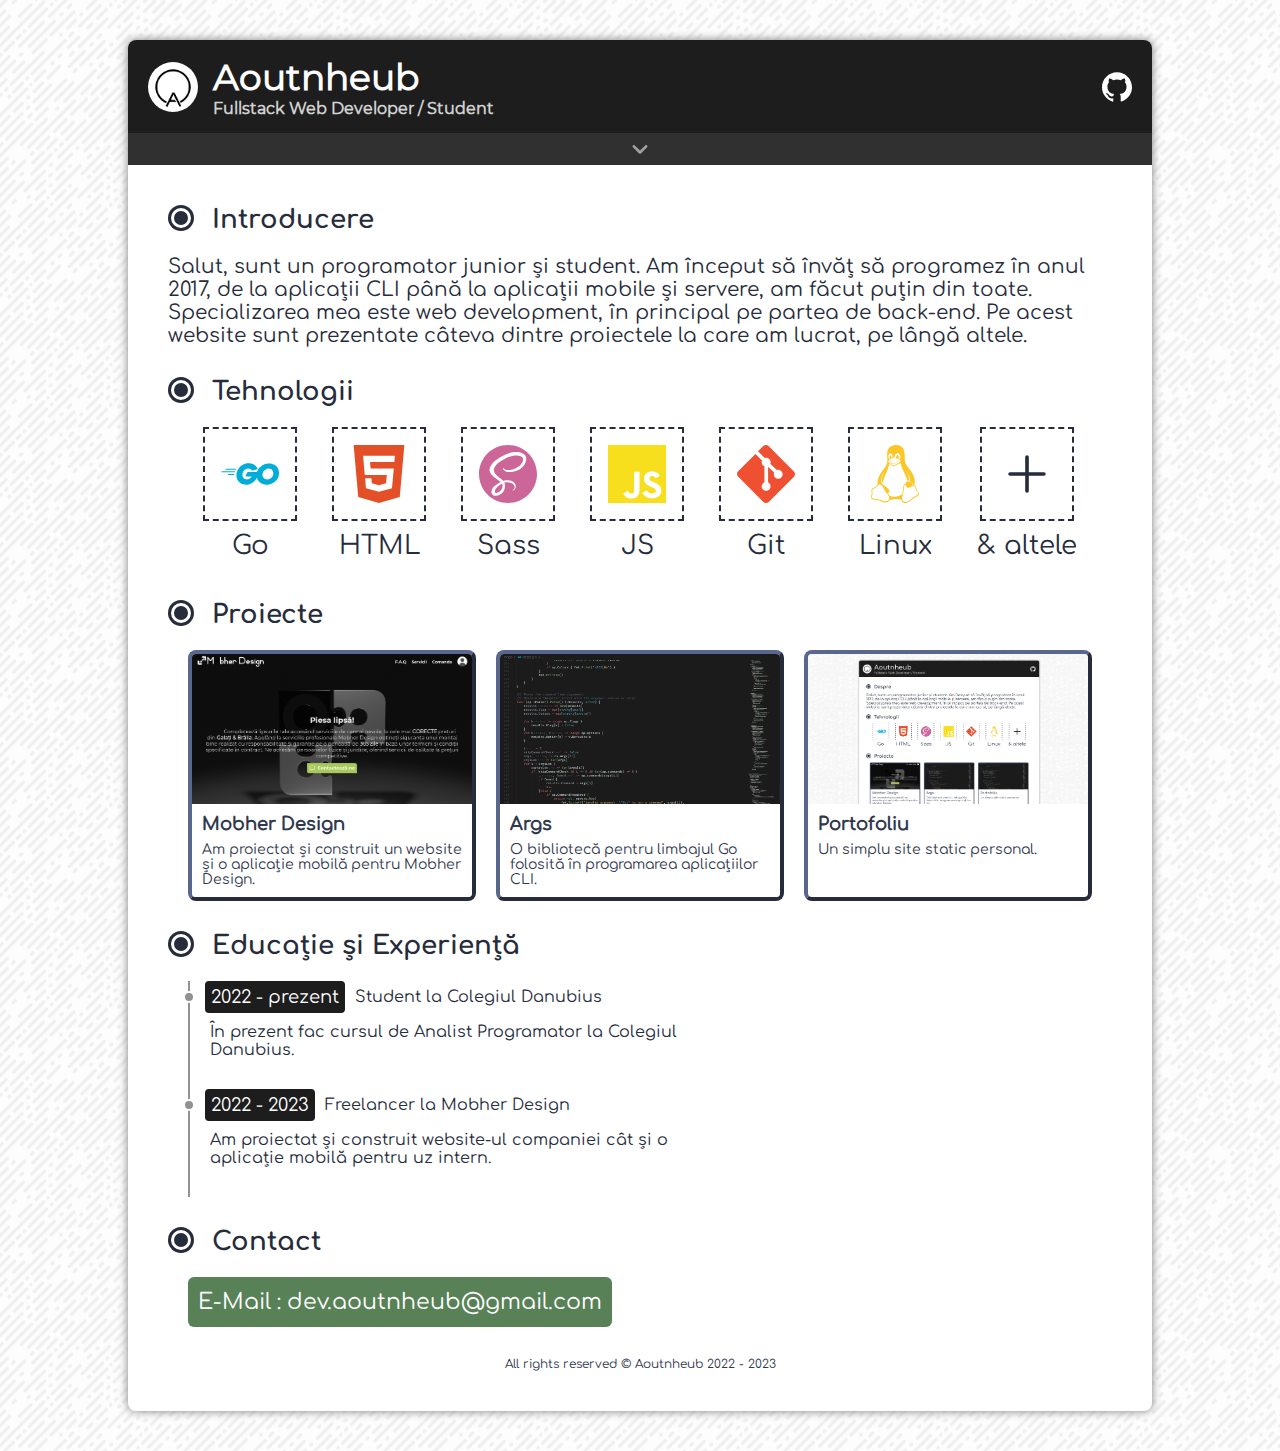
==== commit 41de2be0: "added menu + maze generator" ====
--- a/index.html
+++ b/index.html
@@ -6,6 +6,7 @@
         <title>Aoutnheub</title>
         <link rel="stylesheet" href="/site.css">
         <link rel="stylesheet" href="/home.css">
+        <script type="text/javascript" src="/site.js" defer></script>
     </head>
     <body>
         <div id="wrapper-wrapper">
@@ -22,6 +23,23 @@
     <a class="nav-link" id="nav-link-github" href="https://github.com/Aoutnheub">
         <svg role="img" viewBox="0 0 24 24" xmlns="http://www.w3.org/2000/svg"><title>GitHub</title><path d="M12 .297c-6.63 0-12 5.373-12 12 0 5.303 3.438 9.8 8.205 11.385.6.113.82-.258.82-.577 0-.285-.01-1.04-.015-2.04-3.338.724-4.042-1.61-4.042-1.61C4.422 18.07 3.633 17.7 3.633 17.7c-1.087-.744.084-.729.084-.729 1.205.084 1.838 1.236 1.838 1.236 1.07 1.835 2.809 1.305 3.495.998.108-.776.417-1.305.76-1.605-2.665-.3-5.466-1.332-5.466-5.93 0-1.31.465-2.38 1.235-3.22-.135-.303-.54-1.523.105-3.176 0 0 1.005-.322 3.3 1.23.96-.267 1.98-.399 3-.405 1.02.006 2.04.138 3 .405 2.28-1.552 3.285-1.23 3.285-1.23.645 1.653.24 2.873.12 3.176.765.84 1.23 1.91 1.23 3.22 0 4.61-2.805 5.625-5.475 5.92.42.36.81 1.096.81 2.22 0 1.606-.015 2.896-.015 3.286 0 .315.21.69.825.57C20.565 22.092 24 17.592 24 12.297c0-6.627-5.373-12-12-12"/></svg>
     </a>
+</div>
+<div id="menu">
+    <div class="menu-expand" id="menu-expand-more" onclick="showMenu()">
+        <svg xmlns="http://www.w3.org/2000/svg" viewBox="0 0 24 24"><path d="M24 24H0V0h24v24z" fill="none" opacity=".87"/><path d="M15.88 9.29L12 13.17 8.12 9.29c-.39-.39-1.02-.39-1.41 0-.39.39-.39 1.02 0 1.41l4.59 4.59c.39.39 1.02.39 1.41 0l4.59-4.59c.39-.39.39-1.02 0-1.41-.39-.38-1.03-.39-1.42 0z"/></svg>
+    </div>
+    <div id="menu-items-wrapper" style="max-height: 0;">
+        <div class="menu-item-column">
+            <a class="menu-item" href="/">Acasă</a>
+        </div>
+        <div class="menu-column-divider"></div>
+        <div class="menu-item-column">
+            <a class="menu-item" href="/generator-labirint.html">Generator labirint</a>
+        </div>
+    </div>
+    <div class="menu-expand" id="menu-expand-less" onclick="hideMenu()" style="display: none;">
+        <svg xmlns="http://www.w3.org/2000/svg" viewBox="0 0 24 24"><path d="M0 0h24v24H0V0z" fill="none"/><path d="M11.29 8.71L6.7 13.3c-.39.39-.39 1.02 0 1.41.39.39 1.02.39 1.41 0L12 10.83l3.88 3.88c.39.39 1.02.39 1.41 0 .39-.39.39-1.02 0-1.41L12.7 8.71c-.38-.39-1.02-.39-1.41 0z"/></svg>
+    </div>
 </div>
 
                 <div id="inner-wrapper">
@@ -140,7 +158,7 @@
                                 <div class="timeline-l1">
                                     <div class="timeline-time">
                                         <div class="timeline-bullet"></div>
-                                        <div class="timeline-year">2022 - prezent</div>
+                                        <div class="timeline-year">2022 - 2023</div>
                                     </div>
                                     <div class="timeline-title">Freelancer la Mobher Design</div>
                                 </div>
--- a/site.css
+++ b/site.css
@@ -1 +1 @@
-@font-face{font-family:"Comfortaa";src:url(/assets/fonts/Comfortaa-Regular.ttf)}@font-face{font-family:"Comfortaa Bold";font-weight:bold;src:url(/assets/fonts/Comfortaa-Bold.ttf)}@font-face{font-family:"Montserrat";src:url(/assets/fonts/Montserrat-Regular.ttf)}@font-face{font-family:"Montserrat Bold";font-weight:bold;src:url(/assets/fonts/Montserrat-Bold.ttf)}@font-face{font-family:"Montserrat Italic";font-weight:bold;src:url(/assets/fonts/Montserrat-Italic.ttf)}html{margin:0;padding:0}body{background-image:url("/assets/images/funky-lines.webp");background-repeat:repeat;background-position:center;color:#262c3c;font-family:"Comfortaa";margin:0;padding:0}#wrapper-wrapper{display:flex;justify-content:center;max-width:100%;width:100vw;padding:40px 0}@media screen and (orientation: portrait){#wrapper-wrapper{padding:0}}#wrapper{width:100%;max-width:1024px;background-color:#fff;box-shadow:0 0 10px #7c7c7c;border-radius:8px}@media screen and (orientation: portrait){#wrapper{border-radius:0}}#bar{background-color:#1d1d1d;border-radius:8px 8px 0 0;padding:15px 20px;width:calc(100% - 40px);display:flex;justify-content:space-between;align-items:center}@media screen and (orientation: portrait){#bar{border-radius:0}}#bar-left{display:flex;align-items:center}#logo{width:50px;height:50px;border-radius:50%}#bar-left-text{margin:0 0 0 15px}#name{font-family:"Montserrat";color:#fff;font-size:36px;padding:0;margin:0}#title{font-family:"Montserrat";color:#d1d1d1;font-size:16px;padding:0;margin:0}.nav-link{width:30px;height:30px}.nav-link svg{width:100%;height:100%;fill:#fff}#inner-wrapper{padding:40px;width:calc(100% - 80px)}
+@font-face{font-family:"Comfortaa";src:url(/assets/fonts/Comfortaa-Regular.ttf)}@font-face{font-family:"Comfortaa Bold";font-weight:bold;src:url(/assets/fonts/Comfortaa-Bold.ttf)}@font-face{font-family:"Montserrat";src:url(/assets/fonts/Montserrat-Regular.ttf)}@font-face{font-family:"Montserrat Bold";font-weight:bold;src:url(/assets/fonts/Montserrat-Bold.ttf)}@font-face{font-family:"Montserrat Italic";font-weight:bold;src:url(/assets/fonts/Montserrat-Italic.ttf)}html{margin:0;padding:0}body{background-image:url("/assets/images/funky-lines.webp");background-repeat:repeat;background-position:center;color:#262c3c;font-family:"Comfortaa";margin:0;padding:0}#wrapper-wrapper{display:flex;justify-content:center;max-width:100%;width:100vw;padding:40px 0}@media screen and (orientation: portrait){#wrapper-wrapper{padding:0}}#wrapper{width:100%;max-width:1024px;background-color:#fff;box-shadow:0 0 10px #7c7c7c;border-radius:8px}@media screen and (orientation: portrait){#wrapper{border-radius:0}}#bar{background-color:#1d1d1d;border-radius:8px 8px 0 0;padding:15px 20px;width:calc(100% - 40px);display:flex;justify-content:space-between;align-items:center}@media screen and (orientation: portrait){#bar{border-radius:0}}#bar-left{display:flex;align-items:center}#logo{width:50px;height:50px;border-radius:50%;cursor:pointer}#bar-left-text{margin:0 0 0 15px}#name{font-family:"Montserrat";color:#fff;font-size:36px;padding:0;margin:0}#title{font-family:"Montserrat";color:#d1d1d1;font-size:16px;padding:0;margin:0}.nav-link{width:30px;height:30px}.nav-link svg{width:100%;height:100%;fill:#fff}#inner-wrapper{padding:40px;width:calc(100% - 80px)}.menu-expand{display:flex;justify-content:center;width:100%;background-color:#303030;cursor:pointer}.menu-expand svg{fill:#a0a0a0;width:32px;height:32px}#menu-items-wrapper{background-color:#303030;display:flex;justify-content:center;color:#fff;font-size:16px;overflow:hidden}.menu-item-column{display:flex;width:100%;justify-content:center;flex-direction:column;flex-grow:1;gap:8px}.menu-item-column:first-child{border-right:1px solid #a0a0a0}.menu-item{text-align:center;cursor:pointer;color:#fff;text-decoration:none}.menu-item:visited{color:#fff}.menu-item:hover{text-decoration:underline}#footer{width:100%}#copyright{margin:0;padding:0;font-size:12px;color:#30384e;text-align:center}
--- a/home.css
+++ b/home.css
@@ -1 +1 @@
-#bullet{background-color:#262c3c;display:inline-block;width:20px;height:20px;padding:3px;border-radius:50%;margin:0}#bullet div{background-color:#262c3c;border:solid 3px #fff;border-radius:50%;height:14px;width:14px}.item-header{vertical-align:top;font-size:26px;font-family:"Comfortaa Bold";display:inline-block;padding:0 0 0 18px;margin:0;width:calc(100% - 44px)}#about-text{font-size:20px;padding:0;margin:20px 0 30px 0}#techno-wrapper{margin:20px 0 30px 0;width:100%;display:flex;flex-wrap:wrap;justify-content:space-evenly}#techno-widget{display:flex;flex-direction:column;justify-content:center;align-items:center}#techno-widget h3{font-size:26px;display:inline-block;font-weight:normal;margin:0;padding:10px 0}#techno-img{border:dashed 2px #262c3c;padding:16px;width:58px;height:58px}#techno-img svg{width:58px;height:58px}#projects-wrapper{padding:20px 0 30px 0;display:flex;justify-content:space-evenly;align-items:stretch}@media screen and (orientation: portrait){#projects-wrapper{flex-wrap:wrap;padding-top:0}}#projects-wrapper a{text-decoration:none;color:#30384e}.project{width:280px;border-right:4px solid #262c3c;border-bottom:4px solid #262c3c;border-left:4px solid #59678c;border-top:4px solid #59678c;border-radius:8px;cursor:pointer;overflow:hidden}@media screen and (orientation: portrait){.project{margin-top:20px}}.project:hover h3{text-decoration:underline}.project-img{height:150px;width:100%;overflow:hidden}.project-img img{width:100%}.project-text{background-color:#fff;padding:10px}.project-text h3{font-size:18px;margin:0;padding:0}.project-text p{font-size:14px;margin:8px 0 0 0;padding:0;color:#30384e}#timeline-wrapper{padding:20px 0 30px 20px;display:flex;align-items:stretch}.timeline-line{background-color:#919191;width:2px}@media(orientation: portrait){.timeline-line{width:4px}}#timeline-wrapper-inner{display:flex;flex-direction:column}.timeline-l1{display:flex;align-items:center}.timeline-time{display:flex;align-items:center}.timeline-l2{display:flex;align-items:stretch;margin-left:10px}.timeline-bullet{width:8px;height:8px;border-radius:50%;border:2px solid #fff;background-color:#919191;margin-left:-7px}.timeline-year{background-color:#1d1d1d;border-radius:4px;padding:6px;color:#fff;font-size:18px;display:inline-block;margin-left:10px;white-space:nowrap}.timeline-text{display:inline-block;font-size:18px;margin-left:10px}.timeline-year,.timeline-title{display:inline-block}.timeline-title{margin:0 0 0 10px}.timeline-desc{display:inline-block;padding:10px 0 30px 10px;margin:0;min-height:30px;width:69%}@media screen and (orientation: portrait){.timeline-desc{width:100%}}.timeline-desc p{margin:0;padding:0;font-size:16px}#contact-wrapper{padding:20px 0 30px 20px}.contact-button{display:flex;outline:none;height:50px;border-radius:6px;border:none;background-color:#588157;padding:0;text-align:start;overflow:hidden;cursor:pointer;max-width:100%}.contact-button:hover .contact-button-arrow{flex-basis:30px;width:30px;padding:10px}.contact-button:focus{outline:none}.contact-button-arrow{width:0;height:30px;flex-basis:0;flex-grow:0;flex-shrink:0;padding:10px 0;display:block;background-color:#3a5a40;overflow:hidden;transition:padding 250ms,width 250ms,flex-basis 250ms}.contact-button-arrow svg{width:30px;height:30px;stroke:#fff}.contact-button-text{height:50px;padding:0 10px;margin:0;line-height:50px;display:inline-block;font-size:22px;color:#fff;word-break:break-all}#footer{width:100%}#copyright{margin:0;padding:0;font-size:12px;color:#30384e;text-align:center}
+#bullet{background-color:#262c3c;display:inline-block;width:20px;height:20px;padding:3px;border-radius:50%;margin:0}#bullet div{background-color:#262c3c;border:solid 3px #fff;border-radius:50%;height:14px;width:14px}.item-header{vertical-align:top;font-size:26px;font-family:"Comfortaa Bold";display:inline-block;padding:0 0 0 18px;margin:0;width:calc(100% - 44px)}#about-text{font-size:20px;padding:0;margin:20px 0 30px 0}#techno-wrapper{margin:20px 0 30px 0;width:100%;display:flex;flex-wrap:wrap;justify-content:space-evenly}#techno-widget{display:flex;flex-direction:column;justify-content:center;align-items:center}#techno-widget h3{font-size:26px;display:inline-block;font-weight:normal;margin:0;padding:10px 0}#techno-img{border:dashed 2px #262c3c;padding:16px;width:58px;height:58px}#techno-img svg{width:58px;height:58px}#projects-wrapper{padding:20px 0 30px 0;display:flex;justify-content:space-evenly;align-items:stretch}@media screen and (orientation: portrait){#projects-wrapper{flex-wrap:wrap;padding-top:0}}#projects-wrapper a{text-decoration:none;color:#30384e}.project{width:280px;border-right:4px solid #262c3c;border-bottom:4px solid #262c3c;border-left:4px solid #59678c;border-top:4px solid #59678c;border-radius:8px;cursor:pointer;overflow:hidden}@media screen and (orientation: portrait){.project{margin-top:20px}}.project:hover h3{text-decoration:underline}.project-img{height:150px;width:100%;overflow:hidden}.project-img img{width:100%}.project-text{background-color:#fff;padding:10px}.project-text h3{font-size:18px;margin:0;padding:0}.project-text p{font-size:14px;margin:8px 0 0 0;padding:0;color:#30384e}#timeline-wrapper{padding:20px 0 30px 20px;display:flex;align-items:stretch}.timeline-line{background-color:#919191;width:2px}@media(orientation: portrait){.timeline-line{width:4px}}#timeline-wrapper-inner{display:flex;flex-direction:column}.timeline-l1{display:flex;align-items:center}.timeline-time{display:flex;align-items:center}.timeline-l2{display:flex;align-items:stretch;margin-left:10px}.timeline-bullet{width:8px;height:8px;border-radius:50%;border:2px solid #fff;background-color:#919191;margin-left:-7px}.timeline-year{background-color:#1d1d1d;border-radius:4px;padding:6px;color:#fff;font-size:18px;display:inline-block;margin-left:10px;white-space:nowrap}.timeline-text{display:inline-block;font-size:18px;margin-left:10px}.timeline-year,.timeline-title{display:inline-block}.timeline-title{margin:0 0 0 10px}.timeline-desc{display:inline-block;padding:10px 0 30px 10px;margin:0;min-height:30px;width:69%}@media screen and (orientation: portrait){.timeline-desc{width:100%}}.timeline-desc p{margin:0;padding:0;font-size:16px}#contact-wrapper{padding:20px 0 30px 20px}.contact-button{display:flex;outline:none;height:50px;border-radius:6px;border:none;background-color:#588157;padding:0;text-align:start;overflow:hidden;cursor:pointer;max-width:100%}.contact-button:hover .contact-button-arrow{flex-basis:30px;width:30px;padding:10px}.contact-button:focus{outline:none}.contact-button-arrow{width:0;height:30px;flex-basis:0;flex-grow:0;flex-shrink:0;padding:10px 0;display:block;background-color:#3a5a40;overflow:hidden;transition:padding 250ms,width 250ms,flex-basis 250ms}.contact-button-arrow svg{width:30px;height:30px;stroke:#fff}.contact-button-text{height:50px;padding:0 10px;margin:0;line-height:50px;display:inline-block;font-size:22px;color:#fff;word-break:break-all;font-family:"Comfortaa"}
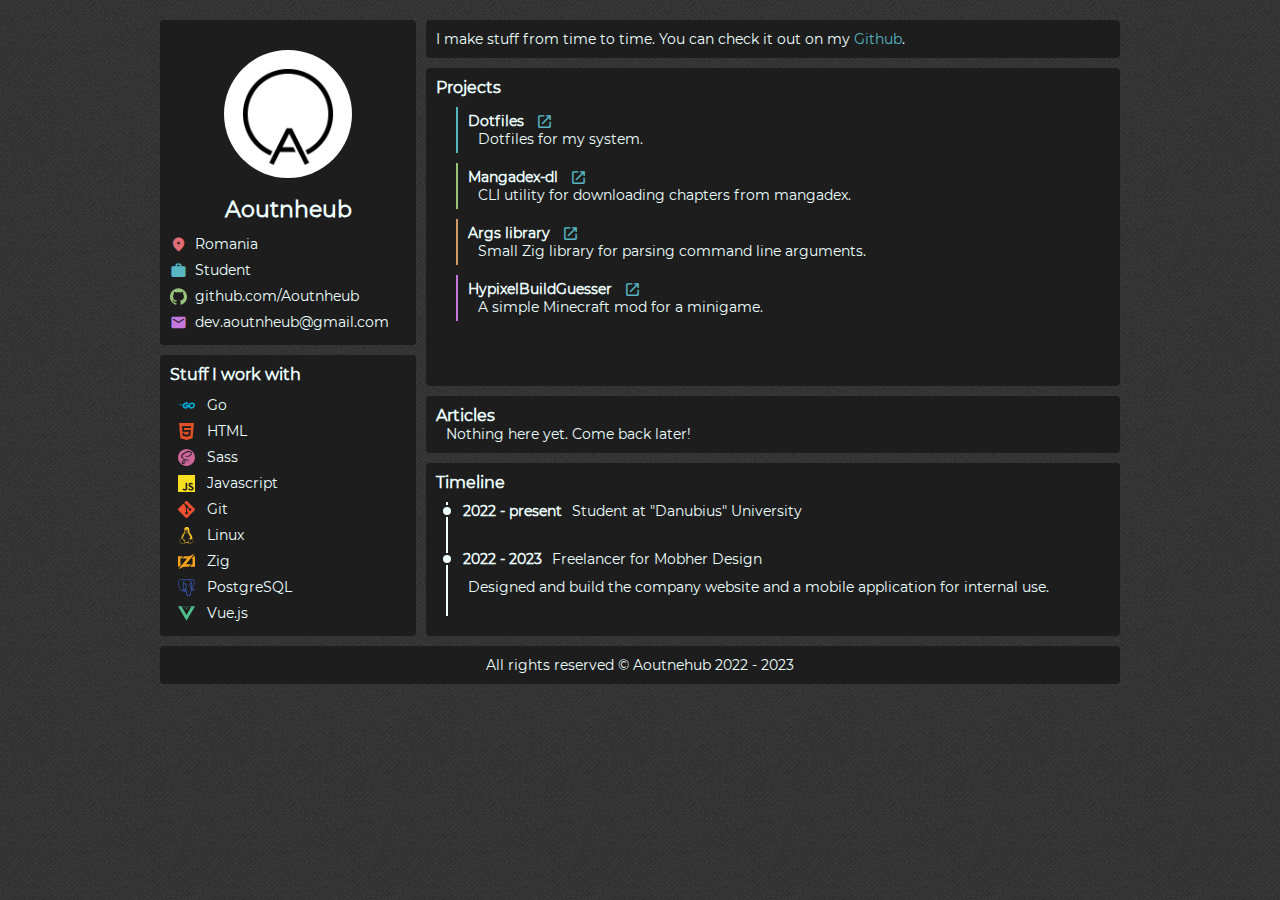
==== commit 4f5f9b5f: "new look" ====
--- a/index.html
+++ b/index.html
@@ -1,195 +1,138 @@
 <!DOCTYPE html>
-<html lang="ro">
+<html lang="en">
     <head>
         <meta charset="utf-8" />
         <meta name="viewport" content="width=device-width, initial-scale=1.0" />
         <title>Aoutnheub</title>
         <link rel="stylesheet" href="/site.css">
-        <link rel="stylesheet" href="/home.css">
-        <script type="text/javascript" src="/site.js" defer></script>
     </head>
     <body>
         <div id="wrapper-wrapper">
             <div id="wrapper">
-                
-<div id="bar">
-    <div id="bar-left">
-        <img id="logo" src="/assets/images/avatar.png" onclick="window.location.href='/'">
-        <div id="bar-left-text">
-            <h1 id="name">Aoutnheub</h1>
-            <h2 id="title">Fullstack Web Developer / Student</h2>
+                <link rel="stylesheet" href="/home.css">
+<div id="content">
+    <div id="column1">
+        <div id="profile" class="section">
+            <div id="img-wrapper"><img src="/assets/images/avatar.png"></div>
+            <h1>Aoutnheub</h1>
+            <p><span class="material-icon" style="color: #e06c75;">place</span>Romania</p>
+            <p><span class="material-icon" style="color: #56b6c2;">work</span>Student</p>
+            <p><span class="material-icon" style="color: #98c379;">
+                <svg role="img" viewBox="0 0 24 24" xmlns="http://www.w3.org/2000/svg"><title>GitHub</title><path d="M12 .297c-6.63 0-12 5.373-12 12 0 5.303 3.438 9.8 8.205 11.385.6.113.82-.258.82-.577 0-.285-.01-1.04-.015-2.04-3.338.724-4.042-1.61-4.042-1.61C4.422 18.07 3.633 17.7 3.633 17.7c-1.087-.744.084-.729.084-.729 1.205.084 1.838 1.236 1.838 1.236 1.07 1.835 2.809 1.305 3.495.998.108-.776.417-1.305.76-1.605-2.665-.3-5.466-1.332-5.466-5.93 0-1.31.465-2.38 1.235-3.22-.135-.303-.54-1.523.105-3.176 0 0 1.005-.322 3.3 1.23.96-.267 1.98-.399 3-.405 1.02.006 2.04.138 3 .405 2.28-1.552 3.285-1.23 3.285-1.23.645 1.653.24 2.873.12 3.176.765.84 1.23 1.91 1.23 3.22 0 4.61-2.805 5.625-5.475 5.92.42.36.81 1.096.81 2.22 0 1.606-.015 2.896-.015 3.286 0 .315.21.69.825.57C20.565 22.092 24 17.592 24 12.297c0-6.627-5.373-12-12-12"/></svg>
+            </span><a href="https://github.com/Aoutnheub">github.com/Aoutnheub</a></p>
+            <p><span class="material-icon" style="color: #c678dd;">mail</span><a href="mailto:dev.aoutnheub@gmail.com">dev.aoutnheub@gmail.com</a></p>
+        </div>
+        <div class="section" style="flex-grow: 1;">
+            <h2 style="padding-bottom: 8px;">Stuff I work with</h2>
+            <div class="techno">
+                <svg fill="#00ADD8" role="img" viewBox="0 0 24 24" xmlns="http://www.w3.org/2000/svg"><title>Go</title><path d="M1.811 10.231c-.047 0-.058-.023-.035-.059l.246-.315c.023-.035.081-.058.128-.058h4.172c.046 0 .058.035.035.07l-.199.303c-.023.036-.082.07-.117.07zM.047 11.306c-.047 0-.059-.023-.035-.058l.245-.316c.023-.035.082-.058.129-.058h5.328c.047 0 .07.035.058.07l-.093.28c-.012.047-.058.07-.105.07zm2.828 1.075c-.047 0-.059-.035-.035-.07l.163-.292c.023-.035.07-.07.117-.07h2.337c.047 0 .07.035.07.082l-.023.28c0 .047-.047.082-.082.082zm12.129-2.36c-.736.187-1.239.327-1.963.514-.176.046-.187.058-.34-.117-.174-.199-.303-.327-.548-.444-.737-.362-1.45-.257-2.115.175-.795.514-1.204 1.274-1.192 2.22.011.935.654 1.706 1.577 1.835.795.105 1.46-.175 1.987-.77.105-.13.198-.27.315-.434H10.47c-.245 0-.304-.152-.222-.35.152-.362.432-.97.596-1.274a.315.315 0 01.292-.187h4.253c-.023.316-.023.631-.07.947a4.983 4.983 0 01-.958 2.29c-.841 1.11-1.94 1.8-3.33 1.986-1.145.152-2.209-.07-3.143-.77-.865-.655-1.356-1.52-1.484-2.595-.152-1.274.222-2.419.993-3.424.83-1.086 1.928-1.776 3.272-2.02 1.098-.2 2.15-.07 3.096.571.62.41 1.063.97 1.356 1.648.07.105.023.164-.117.2m3.868 6.461c-1.064-.024-2.034-.328-2.852-1.029a3.665 3.665 0 01-1.262-2.255c-.21-1.32.152-2.489.947-3.529.853-1.122 1.881-1.706 3.272-1.95 1.192-.21 2.314-.095 3.33.595.923.63 1.496 1.484 1.648 2.605.198 1.578-.257 2.863-1.344 3.962-.771.783-1.718 1.273-2.805 1.495-.315.06-.63.07-.934.106zm2.78-4.72c-.011-.153-.011-.27-.034-.387-.21-1.157-1.274-1.81-2.384-1.554-1.087.245-1.788.935-2.045 2.033-.21.912.234 1.835 1.075 2.21.643.28 1.285.244 1.905-.07.923-.48 1.425-1.228 1.484-2.233z"/></svg>
+                <span>Go</span>
+            </div>
+            <div class="techno">
+                <svg fill="#E34F26" role="img" viewBox="0 0 24 24" xmlns="http://www.w3.org/2000/svg"><title>HTML</title><path d="M1.5 0h21l-1.91 21.563L11.977 24l-8.564-2.438L1.5 0zm7.031 9.75l-.232-2.718 10.059.003.23-2.622L5.412 4.41l.698 8.01h9.126l-.326 3.426-2.91.804-2.955-.81-.188-2.11H6.248l.33 4.171L12 19.351l5.379-1.443.744-8.157H8.531z"/></svg>
+                <span>HTML</span>
+            </div>
+            <div class="techno">
+                <svg fill="#CC6699" role="img" viewBox="0 0 24 24" xmlns="http://www.w3.org/2000/svg"><title>Sass</title><path d="M12 0c6.627 0 12 5.373 12 12s-5.373 12-12 12S0 18.627 0 12 5.373 0 12 0zM9.615 15.998c.175.645.156 1.248-.024 1.792l-.065.18c-.024.061-.052.12-.078.176-.14.29-.326.56-.555.81-.698.759-1.672 1.047-2.09.805-.45-.262-.226-1.335.584-2.19.871-.918 2.12-1.509 2.12-1.509v-.003l.108-.061zm9.911-10.861c-.542-2.133-4.077-2.834-7.422-1.645-1.989.707-4.144 1.818-5.693 3.267C4.568 8.48 4.275 9.98 4.396 10.607c.427 2.211 3.457 3.657 4.703 4.73v.006c-.367.18-3.056 1.529-3.686 2.925-.675 1.47.105 2.521.615 2.655 1.575.436 3.195-.36 4.065-1.649.84-1.261.766-2.881.404-3.676.496-.135 1.08-.195 1.83-.104 2.101.24 2.521 1.56 2.43 2.1-.09.539-.523.854-.674.944-.15.091-.195.12-.181.181.015.09.091.09.21.075.165-.03 1.096-.45 1.141-1.471.045-1.29-1.186-2.729-3.375-2.7-.9.016-1.471.091-1.875.256-.03-.045-.061-.075-.105-.105-1.35-1.455-3.855-2.475-3.75-4.41.03-.705.285-2.564 4.8-4.814 3.705-1.846 6.661-1.335 7.171-.21.733 1.604-1.576 4.59-5.431 5.024-1.47.165-2.235-.404-2.431-.615-.209-.225-.239-.24-.314-.194-.12.06-.045.255 0 .375.12.3.585.825 1.396 1.095.704.225 2.43.359 4.5-.45 2.324-.899 4.139-3.405 3.614-5.505l.073.067z"/></svg>
+                <span>Sass</span>
+            </div>
+            <div class="techno">
+                <svg fill="#F7DF1E" role="img" viewBox="0 0 24 24" xmlns="http://www.w3.org/2000/svg"><title>JavaScript</title><path d="M0 0h24v24H0V0zm22.034 18.276c-.175-1.095-.888-2.015-3.003-2.873-.736-.345-1.554-.585-1.797-1.14-.091-.33-.105-.51-.046-.705.15-.646.915-.84 1.515-.66.39.12.75.42.976.9 1.034-.676 1.034-.676 1.755-1.125-.27-.42-.404-.601-.586-.78-.63-.705-1.469-1.065-2.834-1.034l-.705.089c-.676.165-1.32.525-1.71 1.005-1.14 1.291-.811 3.541.569 4.471 1.365 1.02 3.361 1.244 3.616 2.205.24 1.17-.87 1.545-1.966 1.41-.811-.18-1.26-.586-1.755-1.336l-1.83 1.051c.21.48.45.689.81 1.109 1.74 1.756 6.09 1.666 6.871-1.004.029-.09.24-.705.074-1.65l.046.067zm-8.983-7.245h-2.248c0 1.938-.009 3.864-.009 5.805 0 1.232.063 2.363-.138 2.711-.33.689-1.18.601-1.566.48-.396-.196-.597-.466-.83-.855-.063-.105-.11-.196-.127-.196l-1.825 1.125c.305.63.75 1.172 1.324 1.517.855.51 2.004.675 3.207.405.783-.226 1.458-.691 1.811-1.411.51-.93.402-2.07.397-3.346.012-2.054 0-4.109 0-6.179l.004-.056z"/></svg>
+                <span>Javascript</span>
+            </div>
+            <div class="techno">
+                <svg fill="#F05032" role="img" viewBox="0 0 24 24" xmlns="http://www.w3.org/2000/svg"><title>Git</title><path d="M23.546 10.93L13.067.452c-.604-.603-1.582-.603-2.188 0L8.708 2.627l2.76 2.76c.645-.215 1.379-.07 1.889.441.516.515.658 1.258.438 1.9l2.658 2.66c.645-.223 1.387-.078 1.9.435.721.72.721 1.884 0 2.604-.719.719-1.881.719-2.6 0-.539-.541-.674-1.337-.404-1.996L12.86 8.955v6.525c.176.086.342.203.488.348.713.721.713 1.883 0 2.6-.719.721-1.889.721-2.609 0-.719-.719-.719-1.879 0-2.598.182-.18.387-.316.605-.406V8.835c-.217-.091-.424-.222-.6-.401-.545-.545-.676-1.342-.396-2.009L7.636 3.7.45 10.881c-.6.605-.6 1.584 0 2.189l10.48 10.477c.604.604 1.582.604 2.186 0l10.43-10.43c.605-.603.605-1.582 0-2.187"/></svg>
+                <span>Git</span>
+            </div>
+            <div class="techno">
+                <svg fill="#FCC624" role="img" viewBox="0 0 24 24" xmlns="http://www.w3.org/2000/svg"><title>Linux</title><path d="M12.504 0c-.155 0-.315.008-.48.021-4.226.333-3.105 4.807-3.17 6.298-.076 1.092-.3 1.953-1.05 3.02-.885 1.051-2.127 2.75-2.716 4.521-.278.832-.41 1.684-.287 2.489a.424.424 0 00-.11.135c-.26.268-.45.6-.663.839-.199.199-.485.267-.797.4-.313.136-.658.269-.864.68-.09.189-.136.394-.132.602 0 .199.027.4.055.536.058.399.116.728.04.97-.249.68-.28 1.145-.106 1.484.174.334.535.47.94.601.81.2 1.91.135 2.774.6.926.466 1.866.67 2.616.47.526-.116.97-.464 1.208-.946.587-.003 1.23-.269 2.26-.334.699-.058 1.574.267 2.577.2.025.134.063.198.114.333l.003.003c.391.778 1.113 1.132 1.884 1.071.771-.06 1.592-.536 2.257-1.306.631-.765 1.683-1.084 2.378-1.503.348-.199.629-.469.649-.853.023-.4-.2-.811-.714-1.376v-.097l-.003-.003c-.17-.2-.25-.535-.338-.926-.085-.401-.182-.786-.492-1.046h-.003c-.059-.054-.123-.067-.188-.135a.357.357 0 00-.19-.064c.431-1.278.264-2.55-.173-3.694-.533-1.41-1.465-2.638-2.175-3.483-.796-1.005-1.576-1.957-1.56-3.368.026-2.152.236-6.133-3.544-6.139zm.529 3.405h.013c.213 0 .396.062.584.198.19.135.33.332.438.533.105.259.158.459.166.724 0-.02.006-.04.006-.06v.105a.086.086 0 01-.004-.021l-.004-.024a1.807 1.807 0 01-.15.706.953.953 0 01-.213.335.71.71 0 00-.088-.042c-.104-.045-.198-.064-.284-.133a1.312 1.312 0 00-.22-.066c.05-.06.146-.133.183-.198.053-.128.082-.264.088-.402v-.02a1.21 1.21 0 00-.061-.4c-.045-.134-.101-.2-.183-.333-.084-.066-.167-.132-.267-.132h-.016c-.093 0-.176.03-.262.132a.8.8 0 00-.205.334 1.18 1.18 0 00-.09.4v.019c.002.089.008.179.02.267-.193-.067-.438-.135-.607-.202a1.635 1.635 0 01-.018-.2v-.02a1.772 1.772 0 01.15-.768c.082-.22.232-.406.43-.533a.985.985 0 01.594-.2zm-2.962.059h.036c.142 0 .27.048.399.135.146.129.264.288.344.465.09.199.14.4.153.667v.004c.007.134.006.2-.002.266v.08c-.03.007-.056.018-.083.024-.152.055-.274.135-.393.2.012-.09.013-.18.003-.267v-.015c-.012-.133-.04-.2-.082-.333a.613.613 0 00-.166-.267.248.248 0 00-.183-.064h-.021c-.071.006-.13.04-.186.132a.552.552 0 00-.12.27.944.944 0 00-.023.33v.015c.012.135.037.2.08.334.046.134.098.2.166.268.01.009.02.018.034.024-.07.057-.117.07-.176.136a.304.304 0 01-.131.068 2.62 2.62 0 01-.275-.402 1.772 1.772 0 01-.155-.667 1.759 1.759 0 01.08-.668 1.43 1.43 0 01.283-.535c.128-.133.26-.2.418-.2zm1.37 1.706c.332 0 .733.065 1.216.399.293.2.523.269 1.052.468h.003c.255.136.405.266.478.399v-.131a.571.571 0 01.016.47c-.123.31-.516.643-1.063.842v.002c-.268.135-.501.333-.775.465-.276.135-.588.292-1.012.267a1.139 1.139 0 01-.448-.067 3.566 3.566 0 01-.322-.198c-.195-.135-.363-.332-.612-.465v-.005h-.005c-.4-.246-.616-.512-.686-.71-.07-.268-.005-.47.193-.6.224-.135.38-.271.483-.336.104-.074.143-.102.176-.131h.002v-.003c.169-.202.436-.47.839-.601.139-.036.294-.065.466-.065zm2.8 2.142c.358 1.417 1.196 3.475 1.735 4.473.286.534.855 1.659 1.102 3.024.156-.005.33.018.513.064.646-1.671-.546-3.467-1.089-3.966-.22-.2-.232-.335-.123-.335.59.534 1.365 1.572 1.646 2.757.13.535.16 1.104.021 1.67.067.028.135.06.205.067 1.032.534 1.413.938 1.23 1.537v-.043c-.06-.003-.12 0-.18 0h-.016c.151-.467-.182-.825-1.065-1.224-.915-.4-1.646-.336-1.77.465-.008.043-.013.066-.018.135-.068.023-.139.053-.209.064-.43.268-.662.669-.793 1.187-.13.533-.17 1.156-.205 1.869v.003c-.02.334-.17.838-.319 1.35-1.5 1.072-3.58 1.538-5.348.334a2.645 2.645 0 00-.402-.533 1.45 1.45 0 00-.275-.333c.182 0 .338-.03.465-.067a.615.615 0 00.314-.334c.108-.267 0-.697-.345-1.163-.345-.467-.931-.995-1.788-1.521-.63-.4-.986-.87-1.15-1.396-.165-.534-.143-1.085-.015-1.645.245-1.07.873-2.11 1.274-2.763.107-.065.037.135-.408.974-.396.751-1.14 2.497-.122 3.854a8.123 8.123 0 01.647-2.876c.564-1.278 1.743-3.504 1.836-5.268.048.036.217.135.289.202.218.133.38.333.59.465.21.201.477.335.876.335.039.003.075.006.11.006.412 0 .73-.134.997-.268.29-.134.52-.334.74-.4h.005c.467-.135.835-.402 1.044-.7zm2.185 8.958c.037.6.343 1.245.882 1.377.588.134 1.434-.333 1.791-.765l.211-.01c.315-.007.577.01.847.268l.003.003c.208.199.305.53.391.876.085.4.154.78.409 1.066.486.527.645.906.636 1.14l.003-.007v.018l-.003-.012c-.015.262-.185.396-.498.595-.63.401-1.746.712-2.457 1.57-.618.737-1.37 1.14-2.036 1.191-.664.053-1.237-.2-1.574-.898l-.005-.003c-.21-.4-.12-1.025.056-1.69.176-.668.428-1.344.463-1.897.037-.714.076-1.335.195-1.814.12-.465.308-.797.641-.984l.045-.022zm-10.814.049h.01c.053 0 .105.005.157.014.376.055.706.333 1.023.752l.91 1.664.003.003c.243.533.754 1.064 1.189 1.637.434.598.77 1.131.729 1.57v.006c-.057.744-.48 1.148-1.125 1.294-.645.135-1.52.002-2.395-.464-.968-.536-2.118-.469-2.857-.602-.369-.066-.61-.2-.723-.4-.11-.2-.113-.602.123-1.23v-.004l.002-.003c.117-.334.03-.752-.027-1.118-.055-.401-.083-.71.043-.94.16-.334.396-.4.69-.533.294-.135.64-.202.915-.47h.002v-.002c.256-.268.445-.601.668-.838.19-.201.38-.336.663-.336zm7.159-9.074c-.435.201-.945.535-1.488.535-.542 0-.97-.267-1.28-.466-.154-.134-.28-.268-.373-.335-.164-.134-.144-.333-.074-.333.109.016.129.134.199.2.096.066.215.2.36.333.292.2.68.467 1.167.467.485 0 1.053-.267 1.398-.466.195-.135.445-.334.648-.467.156-.136.149-.267.279-.267.128.016.034.134-.147.332a8.097 8.097 0 01-.69.468zm-1.082-1.583V5.64c-.006-.02.013-.042.029-.05.074-.043.18-.027.26.004.063 0 .16.067.15.135-.006.049-.085.066-.135.066-.055 0-.092-.043-.141-.068-.052-.018-.146-.008-.163-.065zm-.551 0c-.02.058-.113.049-.166.066-.047.025-.086.068-.14.068-.05 0-.13-.02-.136-.068-.01-.066.088-.133.15-.133.08-.031.184-.047.259-.005.019.009.036.03.03.05v.02h.003z"/></svg>
+                <span>Linux</span>
+            </div>
+            <div class="techno">
+                <svg fill="#F7A41D" role="img" viewBox="0 0 24 24" xmlns="http://www.w3.org/2000/svg"><title>Zig</title><path d="m23.53 1.02-7.686 3.45h-7.06l-2.98 3.452h7.173L.47 22.98l7.681-3.607h7.065v-.002l2.978-3.45-7.148-.001 12.482-14.9zM0 4.47v14.901h1.883l2.98-3.45H3.451v-8h.942l2.824-3.45H0zm22.117 0-2.98 3.608h1.412v7.844h-.942l-2.98 3.45H24V4.47h-1.883z"/></svg>
+                <span>Zig</span>
+            </div>
+            <div class="techno">
+                <svg fill="#4169E1" role="img" viewBox="0 0 24 24" xmlns="http://www.w3.org/2000/svg"><title>PostgreSQL</title><path d="M23.5594 14.7228a.5269.5269 0 0 0-.0563-.1191c-.139-.2632-.4768-.3418-1.0074-.2321-1.6533.3411-2.2935.1312-2.5256-.0191 1.342-2.0482 2.445-4.522 3.0411-6.8297.2714-1.0507.7982-3.5237.1222-4.7316a1.5641 1.5641 0 0 0-.1509-.235C21.6931.9086 19.8007.0248 17.5099.0005c-1.4947-.0158-2.7705.3461-3.1161.4794a9.449 9.449 0 0 0-.5159-.0816 8.044 8.044 0 0 0-1.3114-.1278c-1.1822-.0184-2.2038.2642-3.0498.8406-.8573-.3211-4.7888-1.645-7.2219.0788C.9359 2.1526.3086 3.8733.4302 6.3043c.0409.818.5069 3.334 1.2423 5.7436.4598 1.5065.9387 2.7019 1.4334 3.582.553.9942 1.1259 1.5933 1.7143 1.7895.4474.1491 1.1327.1441 1.8581-.7279.8012-.9635 1.5903-1.8258 1.9446-2.2069.4351.2355.9064.3625 1.39.3772a.0569.0569 0 0 0 .0004.0041 11.0312 11.0312 0 0 0-.2472.3054c-.3389.4302-.4094.5197-1.5002.7443-.3102.064-1.1344.2339-1.1464.8115-.0025.1224.0329.2309.0919.3268.2269.4231.9216.6097 1.015.6331 1.3345.3335 2.5044.092 3.3714-.6787-.017 2.231.0775 4.4174.3454 5.0874.2212.5529.7618 1.9045 2.4692 1.9043.2505 0 .5263-.0291.8296-.0941 1.7819-.3821 2.5557-1.1696 2.855-2.9059.1503-.8707.4016-2.8753.5388-4.1012.0169-.0703.0357-.1207.057-.1362.0007-.0005.0697-.0471.4272.0307a.3673.3673 0 0 0 .0443.0068l.2539.0223.0149.001c.8468.0384 1.9114-.1426 2.5312-.4308.6438-.2988 1.8057-1.0323 1.5951-1.6698zM2.371 11.8765c-.7435-2.4358-1.1779-4.8851-1.2123-5.5719-.1086-2.1714.4171-3.6829 1.5623-4.4927 1.8367-1.2986 4.8398-.5408 6.108-.13-.0032.0032-.0066.0061-.0098.0094-2.0238 2.044-1.9758 5.536-1.9708 5.7495-.0002.0823.0066.1989.0162.3593.0348.5873.0996 1.6804-.0735 2.9184-.1609 1.1504.1937 2.2764.9728 3.0892.0806.0841.1648.1631.2518.2374-.3468.3714-1.1004 1.1926-1.9025 2.1576-.5677.6825-.9597.5517-1.0886.5087-.3919-.1307-.813-.5871-1.2381-1.3223-.4796-.839-.9635-2.0317-1.4155-3.5126zm6.0072 5.0871c-.1711-.0428-.3271-.1132-.4322-.1772.0889-.0394.2374-.0902.4833-.1409 1.2833-.2641 1.4815-.4506 1.9143-1.0002.0992-.126.2116-.2687.3673-.4426a.3549.3549 0 0 0 .0737-.1298c.1708-.1513.2724-.1099.4369-.0417.156.0646.3078.26.3695.4752.0291.1016.0619.2945-.0452.4444-.9043 1.2658-2.2216 1.2494-3.1676 1.0128zm2.094-3.988-.0525.141c-.133.3566-.2567.6881-.3334 1.003-.6674-.0021-1.3168-.2872-1.8105-.8024-.6279-.6551-.9131-1.5664-.7825-2.5004.1828-1.3079.1153-2.4468.079-3.0586-.005-.0857-.0095-.1607-.0122-.2199.2957-.2621 1.6659-.9962 2.6429-.7724.4459.1022.7176.4057.8305.928.5846 2.7038.0774 3.8307-.3302 4.7363-.084.1866-.1633.3629-.2311.5454zm7.3637 4.5725c-.0169.1768-.0358.376-.0618.5959l-.146.4383a.3547.3547 0 0 0-.0182.1077c-.0059.4747-.054.6489-.115.8693-.0634.2292-.1353.4891-.1794 1.0575-.11 1.4143-.8782 2.2267-2.4172 2.5565-1.5155.3251-1.7843-.4968-2.0212-1.2217a6.5824 6.5824 0 0 0-.0769-.2266c-.2154-.5858-.1911-1.4119-.1574-2.5551.0165-.5612-.0249-1.9013-.3302-2.6462.0044-.2932.0106-.5909.019-.8918a.3529.3529 0 0 0-.0153-.1126 1.4927 1.4927 0 0 0-.0439-.208c-.1226-.4283-.4213-.7866-.7797-.9351-.1424-.059-.4038-.1672-.7178-.0869.067-.276.1831-.5875.309-.9249l.0529-.142c.0595-.16.134-.3257.213-.5012.4265-.9476 1.0106-2.2453.3766-5.1772-.2374-1.0981-1.0304-1.6343-2.2324-1.5098-.7207.0746-1.3799.3654-1.7088.5321a5.6716 5.6716 0 0 0-.1958.1041c.0918-1.1064.4386-3.1741 1.7357-4.4823a4.0306 4.0306 0 0 1 .3033-.276.3532.3532 0 0 0 .1447-.0644c.7524-.5706 1.6945-.8506 2.802-.8325.4091.0067.8017.0339 1.1742.081 1.939.3544 3.2439 1.4468 4.0359 2.3827.8143.9623 1.2552 1.9315 1.4312 2.4543-1.3232-.1346-2.2234.1268-2.6797.779-.9926 1.4189.543 4.1729 1.2811 5.4964.1353.2426.2522.4522.2889.5413.2403.5825.5515.9713.7787 1.2552.0696.087.1372.1714.1885.245-.4008.1155-1.1208.3825-1.0552 1.717-.0123.1563-.0423.4469-.0834.8148-.0461.2077-.0702.4603-.0994.7662zm.8905-1.6211c-.0405-.8316.2691-.9185.5967-1.0105a2.8566 2.8566 0 0 0 .135-.0406 1.202 1.202 0 0 0 .1342.103c.5703.3765 1.5823.4213 3.0068.1344-.2016.1769-.5189.3994-.9533.6011-.4098.1903-1.0957.333-1.7473.3636-.7197.0336-1.0859-.0807-1.1721-.151zm.5695-9.2712c-.0059.3508-.0542.6692-.1054 1.0017-.055.3576-.112.7274-.1264 1.1762-.0142.4368.0404.8909.0932 1.3301.1066.887.216 1.8003-.2075 2.7014a3.5272 3.5272 0 0 1-.1876-.3856c-.0527-.1276-.1669-.3326-.3251-.6162-.6156-1.1041-2.0574-3.6896-1.3193-4.7446.3795-.5427 1.3408-.5661 2.1781-.463zm.2284 7.0137a12.3762 12.3762 0 0 0-.0853-.1074l-.0355-.0444c.7262-1.1995.5842-2.3862.4578-3.4385-.0519-.4318-.1009-.8396-.0885-1.2226.0129-.4061.0666-.7543.1185-1.0911.0639-.415.1288-.8443.1109-1.3505.0134-.0531.0188-.1158.0118-.1902-.0457-.4855-.5999-1.938-1.7294-3.253-.6076-.7073-1.4896-1.4972-2.6889-2.0395.5251-.1066 1.2328-.2035 2.0244-.1859 2.0515.0456 3.6746.8135 4.8242 2.2824a.908.908 0 0 1 .0667.1002c.7231 1.3556-.2762 6.2751-2.9867 10.5405zm-8.8166-6.1162c-.025.1794-.3089.4225-.6211.4225a.5821.5821 0 0 1-.0809-.0056c-.1873-.026-.3765-.144-.5059-.3156-.0458-.0605-.1203-.178-.1055-.2844.0055-.0401.0261-.0985.0925-.1488.1182-.0894.3518-.1226.6096-.0867.3163.0441.6426.1938.6113.4186zm7.9305-.4114c.0111.0792-.049.201-.1531.3102-.0683.0717-.212.1961-.4079.2232a.5456.5456 0 0 1-.075.0052c-.2935 0-.5414-.2344-.5607-.3717-.024-.1765.2641-.3106.5611-.352.297-.0414.6111.0088.6356.1851z"/></svg>
+                <span>PostgreSQL</span>
+            </div>
+            <div class="techno">
+                <svg fill="#4FC08D" role="img" viewBox="0 0 24 24" xmlns="http://www.w3.org/2000/svg"><title>Vue.js</title><path d="M24,1.61H14.06L12,5.16,9.94,1.61H0L12,22.39ZM12,14.08,5.16,2.23H9.59L12,6.41l2.41-4.18h4.43Z"/></svg>
+                <span>Vue.js</span>
+            </div>
+            
         </div>
     </div>
-    <a class="nav-link" id="nav-link-github" href="https://github.com/Aoutnheub">
-        <svg role="img" viewBox="0 0 24 24" xmlns="http://www.w3.org/2000/svg"><title>GitHub</title><path d="M12 .297c-6.63 0-12 5.373-12 12 0 5.303 3.438 9.8 8.205 11.385.6.113.82-.258.82-.577 0-.285-.01-1.04-.015-2.04-3.338.724-4.042-1.61-4.042-1.61C4.422 18.07 3.633 17.7 3.633 17.7c-1.087-.744.084-.729.084-.729 1.205.084 1.838 1.236 1.838 1.236 1.07 1.835 2.809 1.305 3.495.998.108-.776.417-1.305.76-1.605-2.665-.3-5.466-1.332-5.466-5.93 0-1.31.465-2.38 1.235-3.22-.135-.303-.54-1.523.105-3.176 0 0 1.005-.322 3.3 1.23.96-.267 1.98-.399 3-.405 1.02.006 2.04.138 3 .405 2.28-1.552 3.285-1.23 3.285-1.23.645 1.653.24 2.873.12 3.176.765.84 1.23 1.91 1.23 3.22 0 4.61-2.805 5.625-5.475 5.92.42.36.81 1.096.81 2.22 0 1.606-.015 2.896-.015 3.286 0 .315.21.69.825.57C20.565 22.092 24 17.592 24 12.297c0-6.627-5.373-12-12-12"/></svg>
-    </a>
-</div>
-<div id="menu">
-    <div class="menu-expand" id="menu-expand-more" onclick="showMenu()">
-        <svg xmlns="http://www.w3.org/2000/svg" viewBox="0 0 24 24"><path d="M24 24H0V0h24v24z" fill="none" opacity=".87"/><path d="M15.88 9.29L12 13.17 8.12 9.29c-.39-.39-1.02-.39-1.41 0-.39.39-.39 1.02 0 1.41l4.59 4.59c.39.39 1.02.39 1.41 0l4.59-4.59c.39-.39.39-1.02 0-1.41-.39-.38-1.03-.39-1.42 0z"/></svg>
-    </div>
-    <div id="menu-items-wrapper" style="max-height: 0;">
-        <div class="menu-item-column">
-            <a class="menu-item" href="/">Acasă</a>
+    <div id="column2">
+        <div class="section">
+            <p>I make stuff from time to time. You can check it out on my <a href="https://github.com/Aoutnheub">Github</a>.</p>
         </div>
-        <div class="menu-column-divider"></div>
-        <div class="menu-item-column">
-            <a class="menu-item" href="/generator-labirint.html">Generator labirint</a>
+        <div class="section" style="flex-grow: 1;">
+            <h2>Projects</h2>
+            <div class="project" style="border-color: #56b6c2;">
+                <h3>Dotfiles <a class="material-icon" href="https://github.com/Aoutnheub/dotfiles" target="_blank">launch</a></h3>
+                <p>Dotfiles for my system.</p>
+            </div>
+            <div class="project" style="border-color: #98c379;">
+                <h3>Mangadex-dl <a class="material-icon" href="https://github.com/Aoutnheub/mangadex-dl" target="_blank">launch</a></h3>
+                <p>CLI utility for downloading chapters from mangadex.</p>
+            </div>
+            <div class="project" style="border-color: #d19a66;">
+                <h3>Args library <a class="material-icon" href="https://github.com/Aoutnheub/zig" target="_blank">launch</a></h3>
+                <p>Small Zig library for parsing command line arguments.</p>
+            </div>
+            <div class="project" style="border-color: #c678dd;">
+                <h3>HypixelBuildGuesser <a class="material-icon" href="https://github.com/Aoutnheub/HypixelBuildGuesser" target="_blank">launch</a></h3>
+                <p>A simple Minecraft mod for a minigame.</p>
+            </div>
+        </div>
+        <div class="section">
+            <h2>Articles</h2>
+            <p style="margin-left: 10px;">Nothing here yet. Come back later!</p>
+        </div>
+        <div class="section">
+            <h2>Timeline</h2>
+            <div id="timeline-wrapper">
+                <div class="timeline-line"></div>
+                <div id="timeline-wrapper-inner">
+                    
+                    <div class="timeline-item">
+                        <div class="timeline-l1">
+                            <div class="timeline-time">
+                                <div class="timeline-bullet"></div>
+                                <div class="timeline-year">2022 - present</div>
+                            </div>
+                            <div class="timeline-title">Student at &#34;Danubius&#34; University</div>
+                        </div>
+                        <div class="timeline-l2">
+                            <div class="timeline-desc">
+                                <p></p>
+                            </div>
+                        </div>
+                    </div>
+                    
+                    <div class="timeline-item">
+                        <div class="timeline-l1">
+                            <div class="timeline-time">
+                                <div class="timeline-bullet"></div>
+                                <div class="timeline-year">2022 - 2023</div>
+                            </div>
+                            <div class="timeline-title">Freelancer for Mobher Design</div>
+                        </div>
+                        <div class="timeline-l2">
+                            <div class="timeline-desc">
+                                <p>Designed and build the company website and a mobile application for internal use.</p>
+                            </div>
+                        </div>
+                    </div>
+                    
+                </div>
+            </div>
         </div>
     </div>
-    <div class="menu-expand" id="menu-expand-less" onclick="hideMenu()" style="display: none;">
-        <svg xmlns="http://www.w3.org/2000/svg" viewBox="0 0 24 24"><path d="M0 0h24v24H0V0z" fill="none"/><path d="M11.29 8.71L6.7 13.3c-.39.39-.39 1.02 0 1.41.39.39 1.02.39 1.41 0L12 10.83l3.88 3.88c.39.39 1.02.39 1.41 0 .39-.39.39-1.02 0-1.41L12.7 8.71c-.38-.39-1.02-.39-1.41 0z"/></svg>
-    </div>
 </div>
-
-                <div id="inner-wrapper">
-                    <div id="bullet"><div></div></div><h1 class="item-header">Introducere</h1>
-                    <p id="about-text">
-                        Salut, sunt un programator junior și student. Am început să învăț să programez în anul 2017, de la aplicații CLI până la aplicații
-                        mobile și servere, am făcut puțin din toate. Specializarea mea este web development, în principal pe partea de back-end.
-                        Pe acest website sunt prezentate câteva dintre proiectele la care am lucrat, pe lângă altele.
-                    </p>
-                    <div id="bullet"><div></div></div><h1 class="item-header">Tehnologii</h1>
-                    <div id="techno-wrapper">
-                        <div id="techno-widget">
-                            <div id="techno-img">
-                                <svg fill="#00ADD8" role="img" viewBox="0 0 24 24" xmlns="http://www.w3.org/2000/svg"><title>Go</title><path d="M1.811 10.231c-.047 0-.058-.023-.035-.059l.246-.315c.023-.035.081-.058.128-.058h4.172c.046 0 .058.035.035.07l-.199.303c-.023.036-.082.07-.117.07zM.047 11.306c-.047 0-.059-.023-.035-.058l.245-.316c.023-.035.082-.058.129-.058h5.328c.047 0 .07.035.058.07l-.093.28c-.012.047-.058.07-.105.07zm2.828 1.075c-.047 0-.059-.035-.035-.07l.163-.292c.023-.035.07-.07.117-.07h2.337c.047 0 .07.035.07.082l-.023.28c0 .047-.047.082-.082.082zm12.129-2.36c-.736.187-1.239.327-1.963.514-.176.046-.187.058-.34-.117-.174-.199-.303-.327-.548-.444-.737-.362-1.45-.257-2.115.175-.795.514-1.204 1.274-1.192 2.22.011.935.654 1.706 1.577 1.835.795.105 1.46-.175 1.987-.77.105-.13.198-.27.315-.434H10.47c-.245 0-.304-.152-.222-.35.152-.362.432-.97.596-1.274a.315.315 0 01.292-.187h4.253c-.023.316-.023.631-.07.947a4.983 4.983 0 01-.958 2.29c-.841 1.11-1.94 1.8-3.33 1.986-1.145.152-2.209-.07-3.143-.77-.865-.655-1.356-1.52-1.484-2.595-.152-1.274.222-2.419.993-3.424.83-1.086 1.928-1.776 3.272-2.02 1.098-.2 2.15-.07 3.096.571.62.41 1.063.97 1.356 1.648.07.105.023.164-.117.2m3.868 6.461c-1.064-.024-2.034-.328-2.852-1.029a3.665 3.665 0 01-1.262-2.255c-.21-1.32.152-2.489.947-3.529.853-1.122 1.881-1.706 3.272-1.95 1.192-.21 2.314-.095 3.33.595.923.63 1.496 1.484 1.648 2.605.198 1.578-.257 2.863-1.344 3.962-.771.783-1.718 1.273-2.805 1.495-.315.06-.63.07-.934.106zm2.78-4.72c-.011-.153-.011-.27-.034-.387-.21-1.157-1.274-1.81-2.384-1.554-1.087.245-1.788.935-2.045 2.033-.21.912.234 1.835 1.075 2.21.643.28 1.285.244 1.905-.07.923-.48 1.425-1.228 1.484-2.233z"/></svg>
-                            </div>
-                            <h3>Go</h3>
-                        </div>
-                        <div id="techno-widget">
-                            <div id="techno-img">
-                                <svg fill="#E34F26" role="img" viewBox="0 0 24 24" xmlns="http://www.w3.org/2000/svg"><title>HTML5</title><path d="M1.5 0h21l-1.91 21.563L11.977 24l-8.564-2.438L1.5 0zm7.031 9.75l-.232-2.718 10.059.003.23-2.622L5.412 4.41l.698 8.01h9.126l-.326 3.426-2.91.804-2.955-.81-.188-2.11H6.248l.33 4.171L12 19.351l5.379-1.443.744-8.157H8.531z"/></svg>
-                            </div>
-                            <h3>HTML</h3>
-                        </div>
-                        <div id="techno-widget">
-                            <div id="techno-img">
-                                <svg fill="#CC6699" role="img" viewBox="0 0 24 24" xmlns="http://www.w3.org/2000/svg"><title>Sass</title><path d="M12 0c6.627 0 12 5.373 12 12s-5.373 12-12 12S0 18.627 0 12 5.373 0 12 0zM9.615 15.998c.175.645.156 1.248-.024 1.792l-.065.18c-.024.061-.052.12-.078.176-.14.29-.326.56-.555.81-.698.759-1.672 1.047-2.09.805-.45-.262-.226-1.335.584-2.19.871-.918 2.12-1.509 2.12-1.509v-.003l.108-.061zm9.911-10.861c-.542-2.133-4.077-2.834-7.422-1.645-1.989.707-4.144 1.818-5.693 3.267C4.568 8.48 4.275 9.98 4.396 10.607c.427 2.211 3.457 3.657 4.703 4.73v.006c-.367.18-3.056 1.529-3.686 2.925-.675 1.47.105 2.521.615 2.655 1.575.436 3.195-.36 4.065-1.649.84-1.261.766-2.881.404-3.676.496-.135 1.08-.195 1.83-.104 2.101.24 2.521 1.56 2.43 2.1-.09.539-.523.854-.674.944-.15.091-.195.12-.181.181.015.09.091.09.21.075.165-.03 1.096-.45 1.141-1.471.045-1.29-1.186-2.729-3.375-2.7-.9.016-1.471.091-1.875.256-.03-.045-.061-.075-.105-.105-1.35-1.455-3.855-2.475-3.75-4.41.03-.705.285-2.564 4.8-4.814 3.705-1.846 6.661-1.335 7.171-.21.733 1.604-1.576 4.59-5.431 5.024-1.47.165-2.235-.404-2.431-.615-.209-.225-.239-.24-.314-.194-.12.06-.045.255 0 .375.12.3.585.825 1.396 1.095.704.225 2.43.359 4.5-.45 2.324-.899 4.139-3.405 3.614-5.505l.073.067z"/></svg>
-                            </div>
-                            <h3>Sass</h3>
-                        </div>
-                        <div id="techno-widget">
-                            <div id="techno-img">
-                                <svg fill="#F7DF1E" role="img" viewBox="0 0 24 24" xmlns="http://www.w3.org/2000/svg"><title>JavaScript</title><path d="M0 0h24v24H0V0zm22.034 18.276c-.175-1.095-.888-2.015-3.003-2.873-.736-.345-1.554-.585-1.797-1.14-.091-.33-.105-.51-.046-.705.15-.646.915-.84 1.515-.66.39.12.75.42.976.9 1.034-.676 1.034-.676 1.755-1.125-.27-.42-.404-.601-.586-.78-.63-.705-1.469-1.065-2.834-1.034l-.705.089c-.676.165-1.32.525-1.71 1.005-1.14 1.291-.811 3.541.569 4.471 1.365 1.02 3.361 1.244 3.616 2.205.24 1.17-.87 1.545-1.966 1.41-.811-.18-1.26-.586-1.755-1.336l-1.83 1.051c.21.48.45.689.81 1.109 1.74 1.756 6.09 1.666 6.871-1.004.029-.09.24-.705.074-1.65l.046.067zm-8.983-7.245h-2.248c0 1.938-.009 3.864-.009 5.805 0 1.232.063 2.363-.138 2.711-.33.689-1.18.601-1.566.48-.396-.196-.597-.466-.83-.855-.063-.105-.11-.196-.127-.196l-1.825 1.125c.305.63.75 1.172 1.324 1.517.855.51 2.004.675 3.207.405.783-.226 1.458-.691 1.811-1.411.51-.93.402-2.07.397-3.346.012-2.054 0-4.109 0-6.179l.004-.056z"/></svg>
-                            </div>
-                            <h3>JS</h3>
-                        </div>
-                        <div id="techno-widget">
-                            <div id="techno-img">
-                                <svg fill="#F05032" role="img" viewBox="0 0 24 24" xmlns="http://www.w3.org/2000/svg"><title>Git</title><path d="M23.546 10.93L13.067.452c-.604-.603-1.582-.603-2.188 0L8.708 2.627l2.76 2.76c.645-.215 1.379-.07 1.889.441.516.515.658 1.258.438 1.9l2.658 2.66c.645-.223 1.387-.078 1.9.435.721.72.721 1.884 0 2.604-.719.719-1.881.719-2.6 0-.539-.541-.674-1.337-.404-1.996L12.86 8.955v6.525c.176.086.342.203.488.348.713.721.713 1.883 0 2.6-.719.721-1.889.721-2.609 0-.719-.719-.719-1.879 0-2.598.182-.18.387-.316.605-.406V8.835c-.217-.091-.424-.222-.6-.401-.545-.545-.676-1.342-.396-2.009L7.636 3.7.45 10.881c-.6.605-.6 1.584 0 2.189l10.48 10.477c.604.604 1.582.604 2.186 0l10.43-10.43c.605-.603.605-1.582 0-2.187"/></svg>
-                            </div>
-                            <h3>Git</h3>
-                        </div>
-                        <div id="techno-widget">
-                            <div id="techno-img">
-                                <svg fill="#FCC624" role="img" viewBox="0 0 24 24" xmlns="http://www.w3.org/2000/svg"><title>Linux</title><path d="M12.504 0c-.155 0-.315.008-.48.021-4.226.333-3.105 4.807-3.17 6.298-.076 1.092-.3 1.953-1.05 3.02-.885 1.051-2.127 2.75-2.716 4.521-.278.832-.41 1.684-.287 2.489a.424.424 0 00-.11.135c-.26.268-.45.6-.663.839-.199.199-.485.267-.797.4-.313.136-.658.269-.864.68-.09.189-.136.394-.132.602 0 .199.027.4.055.536.058.399.116.728.04.97-.249.68-.28 1.145-.106 1.484.174.334.535.47.94.601.81.2 1.91.135 2.774.6.926.466 1.866.67 2.616.47.526-.116.97-.464 1.208-.946.587-.003 1.23-.269 2.26-.334.699-.058 1.574.267 2.577.2.025.134.063.198.114.333l.003.003c.391.778 1.113 1.132 1.884 1.071.771-.06 1.592-.536 2.257-1.306.631-.765 1.683-1.084 2.378-1.503.348-.199.629-.469.649-.853.023-.4-.2-.811-.714-1.376v-.097l-.003-.003c-.17-.2-.25-.535-.338-.926-.085-.401-.182-.786-.492-1.046h-.003c-.059-.054-.123-.067-.188-.135a.357.357 0 00-.19-.064c.431-1.278.264-2.55-.173-3.694-.533-1.41-1.465-2.638-2.175-3.483-.796-1.005-1.576-1.957-1.56-3.368.026-2.152.236-6.133-3.544-6.139zm.529 3.405h.013c.213 0 .396.062.584.198.19.135.33.332.438.533.105.259.158.459.166.724 0-.02.006-.04.006-.06v.105a.086.086 0 01-.004-.021l-.004-.024a1.807 1.807 0 01-.15.706.953.953 0 01-.213.335.71.71 0 00-.088-.042c-.104-.045-.198-.064-.284-.133a1.312 1.312 0 00-.22-.066c.05-.06.146-.133.183-.198.053-.128.082-.264.088-.402v-.02a1.21 1.21 0 00-.061-.4c-.045-.134-.101-.2-.183-.333-.084-.066-.167-.132-.267-.132h-.016c-.093 0-.176.03-.262.132a.8.8 0 00-.205.334 1.18 1.18 0 00-.09.4v.019c.002.089.008.179.02.267-.193-.067-.438-.135-.607-.202a1.635 1.635 0 01-.018-.2v-.02a1.772 1.772 0 01.15-.768c.082-.22.232-.406.43-.533a.985.985 0 01.594-.2zm-2.962.059h.036c.142 0 .27.048.399.135.146.129.264.288.344.465.09.199.14.4.153.667v.004c.007.134.006.2-.002.266v.08c-.03.007-.056.018-.083.024-.152.055-.274.135-.393.2.012-.09.013-.18.003-.267v-.015c-.012-.133-.04-.2-.082-.333a.613.613 0 00-.166-.267.248.248 0 00-.183-.064h-.021c-.071.006-.13.04-.186.132a.552.552 0 00-.12.27.944.944 0 00-.023.33v.015c.012.135.037.2.08.334.046.134.098.2.166.268.01.009.02.018.034.024-.07.057-.117.07-.176.136a.304.304 0 01-.131.068 2.62 2.62 0 01-.275-.402 1.772 1.772 0 01-.155-.667 1.759 1.759 0 01.08-.668 1.43 1.43 0 01.283-.535c.128-.133.26-.2.418-.2zm1.37 1.706c.332 0 .733.065 1.216.399.293.2.523.269 1.052.468h.003c.255.136.405.266.478.399v-.131a.571.571 0 01.016.47c-.123.31-.516.643-1.063.842v.002c-.268.135-.501.333-.775.465-.276.135-.588.292-1.012.267a1.139 1.139 0 01-.448-.067 3.566 3.566 0 01-.322-.198c-.195-.135-.363-.332-.612-.465v-.005h-.005c-.4-.246-.616-.512-.686-.71-.07-.268-.005-.47.193-.6.224-.135.38-.271.483-.336.104-.074.143-.102.176-.131h.002v-.003c.169-.202.436-.47.839-.601.139-.036.294-.065.466-.065zm2.8 2.142c.358 1.417 1.196 3.475 1.735 4.473.286.534.855 1.659 1.102 3.024.156-.005.33.018.513.064.646-1.671-.546-3.467-1.089-3.966-.22-.2-.232-.335-.123-.335.59.534 1.365 1.572 1.646 2.757.13.535.16 1.104.021 1.67.067.028.135.06.205.067 1.032.534 1.413.938 1.23 1.537v-.043c-.06-.003-.12 0-.18 0h-.016c.151-.467-.182-.825-1.065-1.224-.915-.4-1.646-.336-1.77.465-.008.043-.013.066-.018.135-.068.023-.139.053-.209.064-.43.268-.662.669-.793 1.187-.13.533-.17 1.156-.205 1.869v.003c-.02.334-.17.838-.319 1.35-1.5 1.072-3.58 1.538-5.348.334a2.645 2.645 0 00-.402-.533 1.45 1.45 0 00-.275-.333c.182 0 .338-.03.465-.067a.615.615 0 00.314-.334c.108-.267 0-.697-.345-1.163-.345-.467-.931-.995-1.788-1.521-.63-.4-.986-.87-1.15-1.396-.165-.534-.143-1.085-.015-1.645.245-1.07.873-2.11 1.274-2.763.107-.065.037.135-.408.974-.396.751-1.14 2.497-.122 3.854a8.123 8.123 0 01.647-2.876c.564-1.278 1.743-3.504 1.836-5.268.048.036.217.135.289.202.218.133.38.333.59.465.21.201.477.335.876.335.039.003.075.006.11.006.412 0 .73-.134.997-.268.29-.134.52-.334.74-.4h.005c.467-.135.835-.402 1.044-.7zm2.185 8.958c.037.6.343 1.245.882 1.377.588.134 1.434-.333 1.791-.765l.211-.01c.315-.007.577.01.847.268l.003.003c.208.199.305.53.391.876.085.4.154.78.409 1.066.486.527.645.906.636 1.14l.003-.007v.018l-.003-.012c-.015.262-.185.396-.498.595-.63.401-1.746.712-2.457 1.57-.618.737-1.37 1.14-2.036 1.191-.664.053-1.237-.2-1.574-.898l-.005-.003c-.21-.4-.12-1.025.056-1.69.176-.668.428-1.344.463-1.897.037-.714.076-1.335.195-1.814.12-.465.308-.797.641-.984l.045-.022zm-10.814.049h.01c.053 0 .105.005.157.014.376.055.706.333 1.023.752l.91 1.664.003.003c.243.533.754 1.064 1.189 1.637.434.598.77 1.131.729 1.57v.006c-.057.744-.48 1.148-1.125 1.294-.645.135-1.52.002-2.395-.464-.968-.536-2.118-.469-2.857-.602-.369-.066-.61-.2-.723-.4-.11-.2-.113-.602.123-1.23v-.004l.002-.003c.117-.334.03-.752-.027-1.118-.055-.401-.083-.71.043-.94.16-.334.396-.4.69-.533.294-.135.64-.202.915-.47h.002v-.002c.256-.268.445-.601.668-.838.19-.201.38-.336.663-.336zm7.159-9.074c-.435.201-.945.535-1.488.535-.542 0-.97-.267-1.28-.466-.154-.134-.28-.268-.373-.335-.164-.134-.144-.333-.074-.333.109.016.129.134.199.2.096.066.215.2.36.333.292.2.68.467 1.167.467.485 0 1.053-.267 1.398-.466.195-.135.445-.334.648-.467.156-.136.149-.267.279-.267.128.016.034.134-.147.332a8.097 8.097 0 01-.69.468zm-1.082-1.583V5.64c-.006-.02.013-.042.029-.05.074-.043.18-.027.26.004.063 0 .16.067.15.135-.006.049-.085.066-.135.066-.055 0-.092-.043-.141-.068-.052-.018-.146-.008-.163-.065zm-.551 0c-.02.058-.113.049-.166.066-.047.025-.086.068-.14.068-.05 0-.13-.02-.136-.068-.01-.066.088-.133.15-.133.08-.031.184-.047.259-.005.019.009.036.03.03.05v.02h.003z"/></svg>
-                            </div>
-                            <h3>Linux</h3>
-                        </div>
-                        <div id="techno-widget">
-                            <div id="techno-img">
-                                <svg xmlns="http://www.w3.org/2000/svg" viewBox="0 0 24 24" stroke-width="1.5" stroke="#262c3c" fill="none" stroke-linecap="round" stroke-linejoin="round">
-                                    <path stroke="none" d="M0 0h24v24H0z" fill="none"/>
-                                    <line x1="12" y1="5" x2="12" y2="19" />
-                                    <line x1="5" y1="12" x2="19" y2="12" />
-                                </svg>
-                            </div>
-                            <h3>& altele</h3>
-                        </div>
-                    </div>
-                    <div id="bullet"><div></div></div><h1 class="item-header">Proiecte</h1>
-                    <div id="projects-wrapper">
-                        <div class="project">
-                            <a href="https://mobherdesign.ro">
-                                <div class="project-img">
-                                    <img src="/assets/images/mobherdesign.png">
-                                </div>
-                                <div class="project-text">
-                                    <h3>Mobher Design</h3>
-                                    <p>Am proiectat și construit un website și o aplicație mobilă pentru Mobher Design.</p>
-                                </div>
-                            </a>
-                        </div>
-                        <div class="project">
-                            <a href="https://github.com/Aoutnheub/go">
-                                <div class="project-img">
-                                    <img src="/assets/images/args.png">
-                                </div>
-                                <div class="project-text">
-                                    <h3>Args</h3>
-                                    <p>O bibliotecă pentru limbajul Go folosită în programarea aplicațiilor CLI.</p>
-                                </div>
-                            </a>
-                        </div>
-                        <div class="project">
-                            <a href="https://github.com/Aoutnheub/aoutnheub.github.io">
-                                <div class="project-img">
-                                    <img src="/assets/images/aoutnheub.png">
-                                </div>
-                                <div class="project-text">
-                                    <h3>Portofoliu</h3>
-                                    <p>Un simplu site static personal.</p>
-                                </div>
-                            </a>
-                        </div>
-                    </div>
-                    <div id="bullet"><div></div></div><h1 class="item-header">Educație și Experiență</h1>
-                    <div id="timeline-wrapper">
-                        <div class="timeline-line"></div>
-                        <div id="timeline-wrapper-inner">
-                            
-                            <div class="timeline-item">
-                                <div class="timeline-l1">
-                                    <div class="timeline-time">
-                                        <div class="timeline-bullet"></div>
-                                        <div class="timeline-year">2022 - prezent</div>
-                                    </div>
-                                    <div class="timeline-title">Student la Colegiul Danubius</div>
-                                </div>
-                                <div class="timeline-l2">
-                                    <div class="timeline-desc">
-                                        <p>În prezent fac cursul de Analist Programator la Colegiul Danubius.</p>
-                                    </div>
-                                </div>
-                            </div>
-                            
-                            <div class="timeline-item">
-                                <div class="timeline-l1">
-                                    <div class="timeline-time">
-                                        <div class="timeline-bullet"></div>
-                                        <div class="timeline-year">2022 - 2023</div>
-                                    </div>
-                                    <div class="timeline-title">Freelancer la Mobher Design</div>
-                                </div>
-                                <div class="timeline-l2">
-                                    <div class="timeline-desc">
-                                        <p>Am proiectat și construit website-ul companiei cât și o aplicație mobilă pentru uz intern.</p>
-                                    </div>
-                                </div>
-                            </div>
-                            
-                        </div>
-                    </div>
-                    <div id="bullet"><div></div></div><h1 class="item-header">Contact</h1>
-                    <div id="contact-wrapper">
-                        <button class="contact-button" id="contact-mail">
-                            <div class="contact-button-arrow">
-                                <svg xmlns="http://www.w3.org/2000/svg" viewBox="0 0 24 24" stroke-width="1.8" fill="none" stroke-linecap="round" stroke-linejoin="round">
-                                    <path stroke="none" d="M0 0h24v24H0z" fill="none"/>
-                                    <line x1="20" y1="12" x2="10" y2="12" />
-                                    <line x1="20" y1="12" x2="16" y2="16" />
-                                    <line x1="20" y1="12" x2="16" y2="8" />
-                                    <line x1="4" y1="4" x2="4" y2="20" />
-                                </svg>
-                            </div><div class="contact-button-text" onclick="window.location.href='mailto:dev.aoutnheub@gmail.com'">
-                                E-Mail : dev.aoutnheub@gmail.com
-                            </div>
-                        </button>
-                    </div>
-                    <div id="footer">
-                        <p id="copyright">All rights reserved © Aoutnheub 2022 - 2023</p>
-                    </div>
+                <div id="footer">
+                    <p id="copyright">All rights reserved © Aoutnehub 2022 - 2023</p>
                 </div>
             </div>
         </div>
--- a/site.css
+++ b/site.css
@@ -1 +1 @@
-@font-face{font-family:"Comfortaa";src:url(/assets/fonts/Comfortaa-Regular.ttf)}@font-face{font-family:"Comfortaa Bold";font-weight:bold;src:url(/assets/fonts/Comfortaa-Bold.ttf)}@font-face{font-family:"Montserrat";src:url(/assets/fonts/Montserrat-Regular.ttf)}@font-face{font-family:"Montserrat Bold";font-weight:bold;src:url(/assets/fonts/Montserrat-Bold.ttf)}@font-face{font-family:"Montserrat Italic";font-weight:bold;src:url(/assets/fonts/Montserrat-Italic.ttf)}html{margin:0;padding:0}body{background-image:url("/assets/images/funky-lines.webp");background-repeat:repeat;background-position:center;color:#262c3c;font-family:"Comfortaa";margin:0;padding:0}#wrapper-wrapper{display:flex;justify-content:center;max-width:100%;width:100vw;padding:40px 0}@media screen and (orientation: portrait){#wrapper-wrapper{padding:0}}#wrapper{width:100%;max-width:1024px;background-color:#fff;box-shadow:0 0 10px #7c7c7c;border-radius:8px}@media screen and (orientation: portrait){#wrapper{border-radius:0}}#bar{background-color:#1d1d1d;border-radius:8px 8px 0 0;padding:15px 20px;width:calc(100% - 40px);display:flex;justify-content:space-between;align-items:center}@media screen and (orientation: portrait){#bar{border-radius:0}}#bar-left{display:flex;align-items:center}#logo{width:50px;height:50px;border-radius:50%;cursor:pointer}#bar-left-text{margin:0 0 0 15px}#name{font-family:"Montserrat";color:#fff;font-size:36px;padding:0;margin:0}#title{font-family:"Montserrat";color:#d1d1d1;font-size:16px;padding:0;margin:0}.nav-link{width:30px;height:30px}.nav-link svg{width:100%;height:100%;fill:#fff}#inner-wrapper{padding:40px;width:calc(100% - 80px)}.menu-expand{display:flex;justify-content:center;width:100%;background-color:#303030;cursor:pointer}.menu-expand svg{fill:#a0a0a0;width:32px;height:32px}#menu-items-wrapper{background-color:#303030;display:flex;justify-content:center;color:#fff;font-size:16px;overflow:hidden}.menu-item-column{display:flex;width:100%;justify-content:center;flex-direction:column;flex-grow:1;gap:8px}.menu-item-column:first-child{border-right:1px solid #a0a0a0}.menu-item{text-align:center;cursor:pointer;color:#fff;text-decoration:none}.menu-item:visited{color:#fff}.menu-item:hover{text-decoration:underline}#footer{width:100%}#copyright{margin:0;padding:0;font-size:12px;color:#30384e;text-align:center}
+@font-face{font-family:"Montserrat";src:url(/assets/fonts/Montserrat-Regular.ttf)}@font-face{font-family:"Material Icons";font-style:normal;font-weight:400;src:url(/assets/fonts/MaterialIconsRound-Regular.otf)}.material-icon{font-family:"Material Icons";font-weight:normal;font-style:normal;font-size:17px;display:inline-block;line-height:1;text-transform:none;letter-spacing:normal;word-wrap:normal;white-space:nowrap;direction:ltr;-webkit-font-smoothing:antialiased;text-rendering:optimizeLegibility;-moz-osx-font-smoothing:grayscale;font-feature-settings:"liga"}html{margin:0;padding:0}body{background-image:url("/assets/images/debut_dark.png");background-repeat:repeat;background-position:center;color:#eff;font-family:"Montserrat";margin:0;padding:0;font-size:14px}p{margin:0}h1,h2,h3,h4,h5,h6{margin:0;font-size:14px;font-weight:bold}h1{font-size:22px}h2{font-size:16px}a{color:#56b6c2;text-decoration:none}a:visited{color:#56b6c2}a:hover{text-decoration:underline}#wrapper-wrapper{display:flex;justify-content:center;max-width:100%;width:100vw;min-width:740px}#wrapper{width:100%;max-width:960px;padding:20px;min-width:700px}#footer{width:calc(100% - 20px);background-color:#1d1d1d;border-radius:4px;padding:10px;margin-top:10px}#footer p{text-align:center;font-size:14px}
--- a/home.css
+++ b/home.css
@@ -1 +1 @@
-#bullet{background-color:#262c3c;display:inline-block;width:20px;height:20px;padding:3px;border-radius:50%;margin:0}#bullet div{background-color:#262c3c;border:solid 3px #fff;border-radius:50%;height:14px;width:14px}.item-header{vertical-align:top;font-size:26px;font-family:"Comfortaa Bold";display:inline-block;padding:0 0 0 18px;margin:0;width:calc(100% - 44px)}#about-text{font-size:20px;padding:0;margin:20px 0 30px 0}#techno-wrapper{margin:20px 0 30px 0;width:100%;display:flex;flex-wrap:wrap;justify-content:space-evenly}#techno-widget{display:flex;flex-direction:column;justify-content:center;align-items:center}#techno-widget h3{font-size:26px;display:inline-block;font-weight:normal;margin:0;padding:10px 0}#techno-img{border:dashed 2px #262c3c;padding:16px;width:58px;height:58px}#techno-img svg{width:58px;height:58px}#projects-wrapper{padding:20px 0 30px 0;display:flex;justify-content:space-evenly;align-items:stretch}@media screen and (orientation: portrait){#projects-wrapper{flex-wrap:wrap;padding-top:0}}#projects-wrapper a{text-decoration:none;color:#30384e}.project{width:280px;border-right:4px solid #262c3c;border-bottom:4px solid #262c3c;border-left:4px solid #59678c;border-top:4px solid #59678c;border-radius:8px;cursor:pointer;overflow:hidden}@media screen and (orientation: portrait){.project{margin-top:20px}}.project:hover h3{text-decoration:underline}.project-img{height:150px;width:100%;overflow:hidden}.project-img img{width:100%}.project-text{background-color:#fff;padding:10px}.project-text h3{font-size:18px;margin:0;padding:0}.project-text p{font-size:14px;margin:8px 0 0 0;padding:0;color:#30384e}#timeline-wrapper{padding:20px 0 30px 20px;display:flex;align-items:stretch}.timeline-line{background-color:#919191;width:2px}@media(orientation: portrait){.timeline-line{width:4px}}#timeline-wrapper-inner{display:flex;flex-direction:column}.timeline-l1{display:flex;align-items:center}.timeline-time{display:flex;align-items:center}.timeline-l2{display:flex;align-items:stretch;margin-left:10px}.timeline-bullet{width:8px;height:8px;border-radius:50%;border:2px solid #fff;background-color:#919191;margin-left:-7px}.timeline-year{background-color:#1d1d1d;border-radius:4px;padding:6px;color:#fff;font-size:18px;display:inline-block;margin-left:10px;white-space:nowrap}.timeline-text{display:inline-block;font-size:18px;margin-left:10px}.timeline-year,.timeline-title{display:inline-block}.timeline-title{margin:0 0 0 10px}.timeline-desc{display:inline-block;padding:10px 0 30px 10px;margin:0;min-height:30px;width:69%}@media screen and (orientation: portrait){.timeline-desc{width:100%}}.timeline-desc p{margin:0;padding:0;font-size:16px}#contact-wrapper{padding:20px 0 30px 20px}.contact-button{display:flex;outline:none;height:50px;border-radius:6px;border:none;background-color:#588157;padding:0;text-align:start;overflow:hidden;cursor:pointer;max-width:100%}.contact-button:hover .contact-button-arrow{flex-basis:30px;width:30px;padding:10px}.contact-button:focus{outline:none}.contact-button-arrow{width:0;height:30px;flex-basis:0;flex-grow:0;flex-shrink:0;padding:10px 0;display:block;background-color:#3a5a40;overflow:hidden;transition:padding 250ms,width 250ms,flex-basis 250ms}.contact-button-arrow svg{width:30px;height:30px;stroke:#fff}.contact-button-text{height:50px;padding:0 10px;margin:0;line-height:50px;display:inline-block;font-size:22px;color:#fff;word-break:break-all;font-family:"Comfortaa"}
+#content{display:flex;justify-content:flex-start;align-items:stretch;gap:10px}#column1,#column2{display:flex;gap:10px;flex-direction:column;justify-content:flex-start;align-items:stretch}#column1{width:256px;flex-grow:0;flex-shrink:0}#column2{flex-grow:1}.section{background-color:#1d1d1d;border-radius:4px;padding:10px}#profile #img-wrapper{display:flex;justify-content:center;width:calc(100% - 40px);padding:20px 20px 10px 20px}#profile #img-wrapper img{width:128px;height:128px;border-radius:50%}#profile h1{text-align:center;padding:8px 0}#profile .material-icon{vertical-align:bottom;padding-right:8px}#profile svg{width:17px;height:17px;fill:#98c379}#profile p{font-size:14px;padding:4px 0}#profile a{color:#eff}.techno{font-size:14px;padding:4px 0 4px 8px}.techno svg{width:17px;height:17px;padding-right:8px;vertical-align:bottom}.project{border-left:2px solid rgba(0,0,0,0);padding:5px 5px 5px 10px;margin:10px 0 10px 20px}.project .material-icon{vertical-align:bottom;margin-left:8px}.project p{margin-left:10px}#timeline-wrapper{padding:10px;display:flex;align-items:stretch}.timeline-line{background-color:#eff;width:2px}#timeline-wrapper-inner{display:flex;flex-direction:column}.timeline-l1{display:flex;align-items:center}.timeline-time{display:flex;align-items:center}.timeline-l2{display:flex;align-items:stretch;margin-left:10px}.timeline-bullet{width:8px;height:8px;border-radius:50%;border:2px solid #1d1d1d;background-color:#eff;margin-left:-7px}.timeline-year{font-size:14px;display:inline-block;margin-left:10px;white-space:nowrap;font-weight:bold}.timeline-text{display:inline-block;font-size:14px;margin-left:10px}.timeline-year,.timeline-title{display:inline-block}.timeline-title{margin:0 0 0 10px;font-size:14px}.timeline-desc{display:inline-block;padding:10px 10px 20px 10px;margin:0}
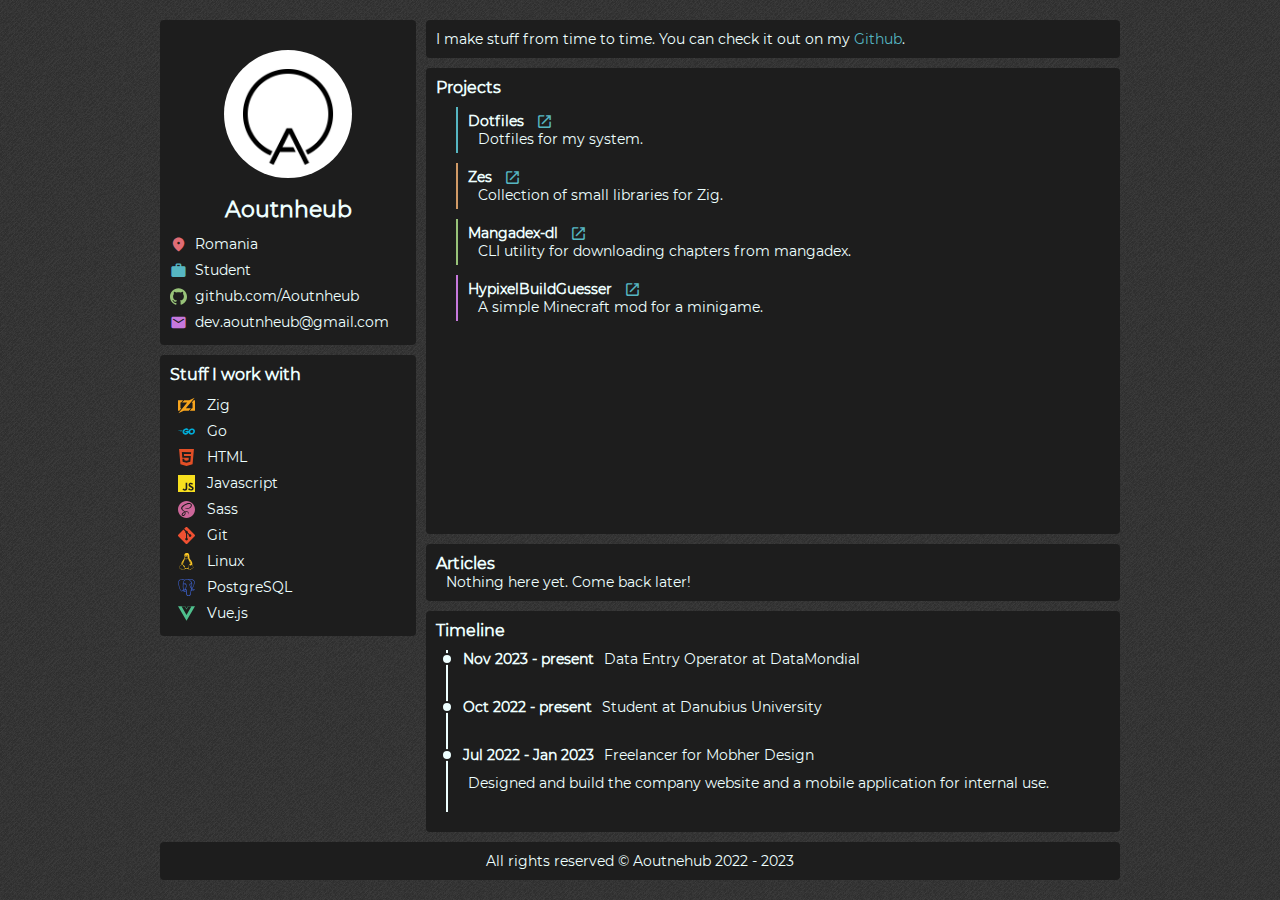
==== commit d557d981: "updated stuff + mobile compatibility" ====
--- a/index.html
+++ b/index.html
@@ -22,8 +22,12 @@
             </span><a href="https://github.com/Aoutnheub">github.com/Aoutnheub</a></p>
             <p><span class="material-icon" style="color: #c678dd;">mail</span><a href="mailto:dev.aoutnheub@gmail.com">dev.aoutnheub@gmail.com</a></p>
         </div>
-        <div class="section" style="flex-grow: 1;">
+        <div class="section">
             <h2 style="padding-bottom: 8px;">Stuff I work with</h2>
+            <div class="techno">
+                <svg fill="#F7A41D" role="img" viewBox="0 0 24 24" xmlns="http://www.w3.org/2000/svg"><title>Zig</title><path d="m23.53 1.02-7.686 3.45h-7.06l-2.98 3.452h7.173L.47 22.98l7.681-3.607h7.065v-.002l2.978-3.45-7.148-.001 12.482-14.9zM0 4.47v14.901h1.883l2.98-3.45H3.451v-8h.942l2.824-3.45H0zm22.117 0-2.98 3.608h1.412v7.844h-.942l-2.98 3.45H24V4.47h-1.883z"/></svg>
+                <span>Zig</span>
+            </div>
             <div class="techno">
                 <svg fill="#00ADD8" role="img" viewBox="0 0 24 24" xmlns="http://www.w3.org/2000/svg"><title>Go</title><path d="M1.811 10.231c-.047 0-.058-.023-.035-.059l.246-.315c.023-.035.081-.058.128-.058h4.172c.046 0 .058.035.035.07l-.199.303c-.023.036-.082.07-.117.07zM.047 11.306c-.047 0-.059-.023-.035-.058l.245-.316c.023-.035.082-.058.129-.058h5.328c.047 0 .07.035.058.07l-.093.28c-.012.047-.058.07-.105.07zm2.828 1.075c-.047 0-.059-.035-.035-.07l.163-.292c.023-.035.07-.07.117-.07h2.337c.047 0 .07.035.07.082l-.023.28c0 .047-.047.082-.082.082zm12.129-2.36c-.736.187-1.239.327-1.963.514-.176.046-.187.058-.34-.117-.174-.199-.303-.327-.548-.444-.737-.362-1.45-.257-2.115.175-.795.514-1.204 1.274-1.192 2.22.011.935.654 1.706 1.577 1.835.795.105 1.46-.175 1.987-.77.105-.13.198-.27.315-.434H10.47c-.245 0-.304-.152-.222-.35.152-.362.432-.97.596-1.274a.315.315 0 01.292-.187h4.253c-.023.316-.023.631-.07.947a4.983 4.983 0 01-.958 2.29c-.841 1.11-1.94 1.8-3.33 1.986-1.145.152-2.209-.07-3.143-.77-.865-.655-1.356-1.52-1.484-2.595-.152-1.274.222-2.419.993-3.424.83-1.086 1.928-1.776 3.272-2.02 1.098-.2 2.15-.07 3.096.571.62.41 1.063.97 1.356 1.648.07.105.023.164-.117.2m3.868 6.461c-1.064-.024-2.034-.328-2.852-1.029a3.665 3.665 0 01-1.262-2.255c-.21-1.32.152-2.489.947-3.529.853-1.122 1.881-1.706 3.272-1.95 1.192-.21 2.314-.095 3.33.595.923.63 1.496 1.484 1.648 2.605.198 1.578-.257 2.863-1.344 3.962-.771.783-1.718 1.273-2.805 1.495-.315.06-.63.07-.934.106zm2.78-4.72c-.011-.153-.011-.27-.034-.387-.21-1.157-1.274-1.81-2.384-1.554-1.087.245-1.788.935-2.045 2.033-.21.912.234 1.835 1.075 2.21.643.28 1.285.244 1.905-.07.923-.48 1.425-1.228 1.484-2.233z"/></svg>
                 <span>Go</span>
@@ -33,12 +37,12 @@
                 <span>HTML</span>
             </div>
             <div class="techno">
+                <svg fill="#F7DF1E" role="img" viewBox="0 0 24 24" xmlns="http://www.w3.org/2000/svg"><title>JavaScript</title><path d="M0 0h24v24H0V0zm22.034 18.276c-.175-1.095-.888-2.015-3.003-2.873-.736-.345-1.554-.585-1.797-1.14-.091-.33-.105-.51-.046-.705.15-.646.915-.84 1.515-.66.39.12.75.42.976.9 1.034-.676 1.034-.676 1.755-1.125-.27-.42-.404-.601-.586-.78-.63-.705-1.469-1.065-2.834-1.034l-.705.089c-.676.165-1.32.525-1.71 1.005-1.14 1.291-.811 3.541.569 4.471 1.365 1.02 3.361 1.244 3.616 2.205.24 1.17-.87 1.545-1.966 1.41-.811-.18-1.26-.586-1.755-1.336l-1.83 1.051c.21.48.45.689.81 1.109 1.74 1.756 6.09 1.666 6.871-1.004.029-.09.24-.705.074-1.65l.046.067zm-8.983-7.245h-2.248c0 1.938-.009 3.864-.009 5.805 0 1.232.063 2.363-.138 2.711-.33.689-1.18.601-1.566.48-.396-.196-.597-.466-.83-.855-.063-.105-.11-.196-.127-.196l-1.825 1.125c.305.63.75 1.172 1.324 1.517.855.51 2.004.675 3.207.405.783-.226 1.458-.691 1.811-1.411.51-.93.402-2.07.397-3.346.012-2.054 0-4.109 0-6.179l.004-.056z"/></svg>
+                <span>Javascript</span>
+            </div>
+            <div class="techno">
                 <svg fill="#CC6699" role="img" viewBox="0 0 24 24" xmlns="http://www.w3.org/2000/svg"><title>Sass</title><path d="M12 0c6.627 0 12 5.373 12 12s-5.373 12-12 12S0 18.627 0 12 5.373 0 12 0zM9.615 15.998c.175.645.156 1.248-.024 1.792l-.065.18c-.024.061-.052.12-.078.176-.14.29-.326.56-.555.81-.698.759-1.672 1.047-2.09.805-.45-.262-.226-1.335.584-2.19.871-.918 2.12-1.509 2.12-1.509v-.003l.108-.061zm9.911-10.861c-.542-2.133-4.077-2.834-7.422-1.645-1.989.707-4.144 1.818-5.693 3.267C4.568 8.48 4.275 9.98 4.396 10.607c.427 2.211 3.457 3.657 4.703 4.73v.006c-.367.18-3.056 1.529-3.686 2.925-.675 1.47.105 2.521.615 2.655 1.575.436 3.195-.36 4.065-1.649.84-1.261.766-2.881.404-3.676.496-.135 1.08-.195 1.83-.104 2.101.24 2.521 1.56 2.43 2.1-.09.539-.523.854-.674.944-.15.091-.195.12-.181.181.015.09.091.09.21.075.165-.03 1.096-.45 1.141-1.471.045-1.29-1.186-2.729-3.375-2.7-.9.016-1.471.091-1.875.256-.03-.045-.061-.075-.105-.105-1.35-1.455-3.855-2.475-3.75-4.41.03-.705.285-2.564 4.8-4.814 3.705-1.846 6.661-1.335 7.171-.21.733 1.604-1.576 4.59-5.431 5.024-1.47.165-2.235-.404-2.431-.615-.209-.225-.239-.24-.314-.194-.12.06-.045.255 0 .375.12.3.585.825 1.396 1.095.704.225 2.43.359 4.5-.45 2.324-.899 4.139-3.405 3.614-5.505l.073.067z"/></svg>
                 <span>Sass</span>
-            </div>
-            <div class="techno">
-                <svg fill="#F7DF1E" role="img" viewBox="0 0 24 24" xmlns="http://www.w3.org/2000/svg"><title>JavaScript</title><path d="M0 0h24v24H0V0zm22.034 18.276c-.175-1.095-.888-2.015-3.003-2.873-.736-.345-1.554-.585-1.797-1.14-.091-.33-.105-.51-.046-.705.15-.646.915-.84 1.515-.66.39.12.75.42.976.9 1.034-.676 1.034-.676 1.755-1.125-.27-.42-.404-.601-.586-.78-.63-.705-1.469-1.065-2.834-1.034l-.705.089c-.676.165-1.32.525-1.71 1.005-1.14 1.291-.811 3.541.569 4.471 1.365 1.02 3.361 1.244 3.616 2.205.24 1.17-.87 1.545-1.966 1.41-.811-.18-1.26-.586-1.755-1.336l-1.83 1.051c.21.48.45.689.81 1.109 1.74 1.756 6.09 1.666 6.871-1.004.029-.09.24-.705.074-1.65l.046.067zm-8.983-7.245h-2.248c0 1.938-.009 3.864-.009 5.805 0 1.232.063 2.363-.138 2.711-.33.689-1.18.601-1.566.48-.396-.196-.597-.466-.83-.855-.063-.105-.11-.196-.127-.196l-1.825 1.125c.305.63.75 1.172 1.324 1.517.855.51 2.004.675 3.207.405.783-.226 1.458-.691 1.811-1.411.51-.93.402-2.07.397-3.346.012-2.054 0-4.109 0-6.179l.004-.056z"/></svg>
-                <span>Javascript</span>
             </div>
             <div class="techno">
                 <svg fill="#F05032" role="img" viewBox="0 0 24 24" xmlns="http://www.w3.org/2000/svg"><title>Git</title><path d="M23.546 10.93L13.067.452c-.604-.603-1.582-.603-2.188 0L8.708 2.627l2.76 2.76c.645-.215 1.379-.07 1.889.441.516.515.658 1.258.438 1.9l2.658 2.66c.645-.223 1.387-.078 1.9.435.721.72.721 1.884 0 2.604-.719.719-1.881.719-2.6 0-.539-.541-.674-1.337-.404-1.996L12.86 8.955v6.525c.176.086.342.203.488.348.713.721.713 1.883 0 2.6-.719.721-1.889.721-2.609 0-.719-.719-.719-1.879 0-2.598.182-.18.387-.316.605-.406V8.835c-.217-.091-.424-.222-.6-.401-.545-.545-.676-1.342-.396-2.009L7.636 3.7.45 10.881c-.6.605-.6 1.584 0 2.189l10.48 10.477c.604.604 1.582.604 2.186 0l10.43-10.43c.605-.603.605-1.582 0-2.187"/></svg>
@@ -47,10 +51,6 @@
             <div class="techno">
                 <svg fill="#FCC624" role="img" viewBox="0 0 24 24" xmlns="http://www.w3.org/2000/svg"><title>Linux</title><path d="M12.504 0c-.155 0-.315.008-.48.021-4.226.333-3.105 4.807-3.17 6.298-.076 1.092-.3 1.953-1.05 3.02-.885 1.051-2.127 2.75-2.716 4.521-.278.832-.41 1.684-.287 2.489a.424.424 0 00-.11.135c-.26.268-.45.6-.663.839-.199.199-.485.267-.797.4-.313.136-.658.269-.864.68-.09.189-.136.394-.132.602 0 .199.027.4.055.536.058.399.116.728.04.97-.249.68-.28 1.145-.106 1.484.174.334.535.47.94.601.81.2 1.91.135 2.774.6.926.466 1.866.67 2.616.47.526-.116.97-.464 1.208-.946.587-.003 1.23-.269 2.26-.334.699-.058 1.574.267 2.577.2.025.134.063.198.114.333l.003.003c.391.778 1.113 1.132 1.884 1.071.771-.06 1.592-.536 2.257-1.306.631-.765 1.683-1.084 2.378-1.503.348-.199.629-.469.649-.853.023-.4-.2-.811-.714-1.376v-.097l-.003-.003c-.17-.2-.25-.535-.338-.926-.085-.401-.182-.786-.492-1.046h-.003c-.059-.054-.123-.067-.188-.135a.357.357 0 00-.19-.064c.431-1.278.264-2.55-.173-3.694-.533-1.41-1.465-2.638-2.175-3.483-.796-1.005-1.576-1.957-1.56-3.368.026-2.152.236-6.133-3.544-6.139zm.529 3.405h.013c.213 0 .396.062.584.198.19.135.33.332.438.533.105.259.158.459.166.724 0-.02.006-.04.006-.06v.105a.086.086 0 01-.004-.021l-.004-.024a1.807 1.807 0 01-.15.706.953.953 0 01-.213.335.71.71 0 00-.088-.042c-.104-.045-.198-.064-.284-.133a1.312 1.312 0 00-.22-.066c.05-.06.146-.133.183-.198.053-.128.082-.264.088-.402v-.02a1.21 1.21 0 00-.061-.4c-.045-.134-.101-.2-.183-.333-.084-.066-.167-.132-.267-.132h-.016c-.093 0-.176.03-.262.132a.8.8 0 00-.205.334 1.18 1.18 0 00-.09.4v.019c.002.089.008.179.02.267-.193-.067-.438-.135-.607-.202a1.635 1.635 0 01-.018-.2v-.02a1.772 1.772 0 01.15-.768c.082-.22.232-.406.43-.533a.985.985 0 01.594-.2zm-2.962.059h.036c.142 0 .27.048.399.135.146.129.264.288.344.465.09.199.14.4.153.667v.004c.007.134.006.2-.002.266v.08c-.03.007-.056.018-.083.024-.152.055-.274.135-.393.2.012-.09.013-.18.003-.267v-.015c-.012-.133-.04-.2-.082-.333a.613.613 0 00-.166-.267.248.248 0 00-.183-.064h-.021c-.071.006-.13.04-.186.132a.552.552 0 00-.12.27.944.944 0 00-.023.33v.015c.012.135.037.2.08.334.046.134.098.2.166.268.01.009.02.018.034.024-.07.057-.117.07-.176.136a.304.304 0 01-.131.068 2.62 2.62 0 01-.275-.402 1.772 1.772 0 01-.155-.667 1.759 1.759 0 01.08-.668 1.43 1.43 0 01.283-.535c.128-.133.26-.2.418-.2zm1.37 1.706c.332 0 .733.065 1.216.399.293.2.523.269 1.052.468h.003c.255.136.405.266.478.399v-.131a.571.571 0 01.016.47c-.123.31-.516.643-1.063.842v.002c-.268.135-.501.333-.775.465-.276.135-.588.292-1.012.267a1.139 1.139 0 01-.448-.067 3.566 3.566 0 01-.322-.198c-.195-.135-.363-.332-.612-.465v-.005h-.005c-.4-.246-.616-.512-.686-.71-.07-.268-.005-.47.193-.6.224-.135.38-.271.483-.336.104-.074.143-.102.176-.131h.002v-.003c.169-.202.436-.47.839-.601.139-.036.294-.065.466-.065zm2.8 2.142c.358 1.417 1.196 3.475 1.735 4.473.286.534.855 1.659 1.102 3.024.156-.005.33.018.513.064.646-1.671-.546-3.467-1.089-3.966-.22-.2-.232-.335-.123-.335.59.534 1.365 1.572 1.646 2.757.13.535.16 1.104.021 1.67.067.028.135.06.205.067 1.032.534 1.413.938 1.23 1.537v-.043c-.06-.003-.12 0-.18 0h-.016c.151-.467-.182-.825-1.065-1.224-.915-.4-1.646-.336-1.77.465-.008.043-.013.066-.018.135-.068.023-.139.053-.209.064-.43.268-.662.669-.793 1.187-.13.533-.17 1.156-.205 1.869v.003c-.02.334-.17.838-.319 1.35-1.5 1.072-3.58 1.538-5.348.334a2.645 2.645 0 00-.402-.533 1.45 1.45 0 00-.275-.333c.182 0 .338-.03.465-.067a.615.615 0 00.314-.334c.108-.267 0-.697-.345-1.163-.345-.467-.931-.995-1.788-1.521-.63-.4-.986-.87-1.15-1.396-.165-.534-.143-1.085-.015-1.645.245-1.07.873-2.11 1.274-2.763.107-.065.037.135-.408.974-.396.751-1.14 2.497-.122 3.854a8.123 8.123 0 01.647-2.876c.564-1.278 1.743-3.504 1.836-5.268.048.036.217.135.289.202.218.133.38.333.59.465.21.201.477.335.876.335.039.003.075.006.11.006.412 0 .73-.134.997-.268.29-.134.52-.334.74-.4h.005c.467-.135.835-.402 1.044-.7zm2.185 8.958c.037.6.343 1.245.882 1.377.588.134 1.434-.333 1.791-.765l.211-.01c.315-.007.577.01.847.268l.003.003c.208.199.305.53.391.876.085.4.154.78.409 1.066.486.527.645.906.636 1.14l.003-.007v.018l-.003-.012c-.015.262-.185.396-.498.595-.63.401-1.746.712-2.457 1.57-.618.737-1.37 1.14-2.036 1.191-.664.053-1.237-.2-1.574-.898l-.005-.003c-.21-.4-.12-1.025.056-1.69.176-.668.428-1.344.463-1.897.037-.714.076-1.335.195-1.814.12-.465.308-.797.641-.984l.045-.022zm-10.814.049h.01c.053 0 .105.005.157.014.376.055.706.333 1.023.752l.91 1.664.003.003c.243.533.754 1.064 1.189 1.637.434.598.77 1.131.729 1.57v.006c-.057.744-.48 1.148-1.125 1.294-.645.135-1.52.002-2.395-.464-.968-.536-2.118-.469-2.857-.602-.369-.066-.61-.2-.723-.4-.11-.2-.113-.602.123-1.23v-.004l.002-.003c.117-.334.03-.752-.027-1.118-.055-.401-.083-.71.043-.94.16-.334.396-.4.69-.533.294-.135.64-.202.915-.47h.002v-.002c.256-.268.445-.601.668-.838.19-.201.38-.336.663-.336zm7.159-9.074c-.435.201-.945.535-1.488.535-.542 0-.97-.267-1.28-.466-.154-.134-.28-.268-.373-.335-.164-.134-.144-.333-.074-.333.109.016.129.134.199.2.096.066.215.2.36.333.292.2.68.467 1.167.467.485 0 1.053-.267 1.398-.466.195-.135.445-.334.648-.467.156-.136.149-.267.279-.267.128.016.034.134-.147.332a8.097 8.097 0 01-.69.468zm-1.082-1.583V5.64c-.006-.02.013-.042.029-.05.074-.043.18-.027.26.004.063 0 .16.067.15.135-.006.049-.085.066-.135.066-.055 0-.092-.043-.141-.068-.052-.018-.146-.008-.163-.065zm-.551 0c-.02.058-.113.049-.166.066-.047.025-.086.068-.14.068-.05 0-.13-.02-.136-.068-.01-.066.088-.133.15-.133.08-.031.184-.047.259-.005.019.009.036.03.03.05v.02h.003z"/></svg>
                 <span>Linux</span>
-            </div>
-            <div class="techno">
-                <svg fill="#F7A41D" role="img" viewBox="0 0 24 24" xmlns="http://www.w3.org/2000/svg"><title>Zig</title><path d="m23.53 1.02-7.686 3.45h-7.06l-2.98 3.452h7.173L.47 22.98l7.681-3.607h7.065v-.002l2.978-3.45-7.148-.001 12.482-14.9zM0 4.47v14.901h1.883l2.98-3.45H3.451v-8h.942l2.824-3.45H0zm22.117 0-2.98 3.608h1.412v7.844h-.942l-2.98 3.45H24V4.47h-1.883z"/></svg>
-                <span>Zig</span>
             </div>
             <div class="techno">
                 <svg fill="#4169E1" role="img" viewBox="0 0 24 24" xmlns="http://www.w3.org/2000/svg"><title>PostgreSQL</title><path d="M23.5594 14.7228a.5269.5269 0 0 0-.0563-.1191c-.139-.2632-.4768-.3418-1.0074-.2321-1.6533.3411-2.2935.1312-2.5256-.0191 1.342-2.0482 2.445-4.522 3.0411-6.8297.2714-1.0507.7982-3.5237.1222-4.7316a1.5641 1.5641 0 0 0-.1509-.235C21.6931.9086 19.8007.0248 17.5099.0005c-1.4947-.0158-2.7705.3461-3.1161.4794a9.449 9.449 0 0 0-.5159-.0816 8.044 8.044 0 0 0-1.3114-.1278c-1.1822-.0184-2.2038.2642-3.0498.8406-.8573-.3211-4.7888-1.645-7.2219.0788C.9359 2.1526.3086 3.8733.4302 6.3043c.0409.818.5069 3.334 1.2423 5.7436.4598 1.5065.9387 2.7019 1.4334 3.582.553.9942 1.1259 1.5933 1.7143 1.7895.4474.1491 1.1327.1441 1.8581-.7279.8012-.9635 1.5903-1.8258 1.9446-2.2069.4351.2355.9064.3625 1.39.3772a.0569.0569 0 0 0 .0004.0041 11.0312 11.0312 0 0 0-.2472.3054c-.3389.4302-.4094.5197-1.5002.7443-.3102.064-1.1344.2339-1.1464.8115-.0025.1224.0329.2309.0919.3268.2269.4231.9216.6097 1.015.6331 1.3345.3335 2.5044.092 3.3714-.6787-.017 2.231.0775 4.4174.3454 5.0874.2212.5529.7618 1.9045 2.4692 1.9043.2505 0 .5263-.0291.8296-.0941 1.7819-.3821 2.5557-1.1696 2.855-2.9059.1503-.8707.4016-2.8753.5388-4.1012.0169-.0703.0357-.1207.057-.1362.0007-.0005.0697-.0471.4272.0307a.3673.3673 0 0 0 .0443.0068l.2539.0223.0149.001c.8468.0384 1.9114-.1426 2.5312-.4308.6438-.2988 1.8057-1.0323 1.5951-1.6698zM2.371 11.8765c-.7435-2.4358-1.1779-4.8851-1.2123-5.5719-.1086-2.1714.4171-3.6829 1.5623-4.4927 1.8367-1.2986 4.8398-.5408 6.108-.13-.0032.0032-.0066.0061-.0098.0094-2.0238 2.044-1.9758 5.536-1.9708 5.7495-.0002.0823.0066.1989.0162.3593.0348.5873.0996 1.6804-.0735 2.9184-.1609 1.1504.1937 2.2764.9728 3.0892.0806.0841.1648.1631.2518.2374-.3468.3714-1.1004 1.1926-1.9025 2.1576-.5677.6825-.9597.5517-1.0886.5087-.3919-.1307-.813-.5871-1.2381-1.3223-.4796-.839-.9635-2.0317-1.4155-3.5126zm6.0072 5.0871c-.1711-.0428-.3271-.1132-.4322-.1772.0889-.0394.2374-.0902.4833-.1409 1.2833-.2641 1.4815-.4506 1.9143-1.0002.0992-.126.2116-.2687.3673-.4426a.3549.3549 0 0 0 .0737-.1298c.1708-.1513.2724-.1099.4369-.0417.156.0646.3078.26.3695.4752.0291.1016.0619.2945-.0452.4444-.9043 1.2658-2.2216 1.2494-3.1676 1.0128zm2.094-3.988-.0525.141c-.133.3566-.2567.6881-.3334 1.003-.6674-.0021-1.3168-.2872-1.8105-.8024-.6279-.6551-.9131-1.5664-.7825-2.5004.1828-1.3079.1153-2.4468.079-3.0586-.005-.0857-.0095-.1607-.0122-.2199.2957-.2621 1.6659-.9962 2.6429-.7724.4459.1022.7176.4057.8305.928.5846 2.7038.0774 3.8307-.3302 4.7363-.084.1866-.1633.3629-.2311.5454zm7.3637 4.5725c-.0169.1768-.0358.376-.0618.5959l-.146.4383a.3547.3547 0 0 0-.0182.1077c-.0059.4747-.054.6489-.115.8693-.0634.2292-.1353.4891-.1794 1.0575-.11 1.4143-.8782 2.2267-2.4172 2.5565-1.5155.3251-1.7843-.4968-2.0212-1.2217a6.5824 6.5824 0 0 0-.0769-.2266c-.2154-.5858-.1911-1.4119-.1574-2.5551.0165-.5612-.0249-1.9013-.3302-2.6462.0044-.2932.0106-.5909.019-.8918a.3529.3529 0 0 0-.0153-.1126 1.4927 1.4927 0 0 0-.0439-.208c-.1226-.4283-.4213-.7866-.7797-.9351-.1424-.059-.4038-.1672-.7178-.0869.067-.276.1831-.5875.309-.9249l.0529-.142c.0595-.16.134-.3257.213-.5012.4265-.9476 1.0106-2.2453.3766-5.1772-.2374-1.0981-1.0304-1.6343-2.2324-1.5098-.7207.0746-1.3799.3654-1.7088.5321a5.6716 5.6716 0 0 0-.1958.1041c.0918-1.1064.4386-3.1741 1.7357-4.4823a4.0306 4.0306 0 0 1 .3033-.276.3532.3532 0 0 0 .1447-.0644c.7524-.5706 1.6945-.8506 2.802-.8325.4091.0067.8017.0339 1.1742.081 1.939.3544 3.2439 1.4468 4.0359 2.3827.8143.9623 1.2552 1.9315 1.4312 2.4543-1.3232-.1346-2.2234.1268-2.6797.779-.9926 1.4189.543 4.1729 1.2811 5.4964.1353.2426.2522.4522.2889.5413.2403.5825.5515.9713.7787 1.2552.0696.087.1372.1714.1885.245-.4008.1155-1.1208.3825-1.0552 1.717-.0123.1563-.0423.4469-.0834.8148-.0461.2077-.0702.4603-.0994.7662zm.8905-1.6211c-.0405-.8316.2691-.9185.5967-1.0105a2.8566 2.8566 0 0 0 .135-.0406 1.202 1.202 0 0 0 .1342.103c.5703.3765 1.5823.4213 3.0068.1344-.2016.1769-.5189.3994-.9533.6011-.4098.1903-1.0957.333-1.7473.3636-.7197.0336-1.0859-.0807-1.1721-.151zm.5695-9.2712c-.0059.3508-.0542.6692-.1054 1.0017-.055.3576-.112.7274-.1264 1.1762-.0142.4368.0404.8909.0932 1.3301.1066.887.216 1.8003-.2075 2.7014a3.5272 3.5272 0 0 1-.1876-.3856c-.0527-.1276-.1669-.3326-.3251-.6162-.6156-1.1041-2.0574-3.6896-1.3193-4.7446.3795-.5427 1.3408-.5661 2.1781-.463zm.2284 7.0137a12.3762 12.3762 0 0 0-.0853-.1074l-.0355-.0444c.7262-1.1995.5842-2.3862.4578-3.4385-.0519-.4318-.1009-.8396-.0885-1.2226.0129-.4061.0666-.7543.1185-1.0911.0639-.415.1288-.8443.1109-1.3505.0134-.0531.0188-.1158.0118-.1902-.0457-.4855-.5999-1.938-1.7294-3.253-.6076-.7073-1.4896-1.4972-2.6889-2.0395.5251-.1066 1.2328-.2035 2.0244-.1859 2.0515.0456 3.6746.8135 4.8242 2.2824a.908.908 0 0 1 .0667.1002c.7231 1.3556-.2762 6.2751-2.9867 10.5405zm-8.8166-6.1162c-.025.1794-.3089.4225-.6211.4225a.5821.5821 0 0 1-.0809-.0056c-.1873-.026-.3765-.144-.5059-.3156-.0458-.0605-.1203-.178-.1055-.2844.0055-.0401.0261-.0985.0925-.1488.1182-.0894.3518-.1226.6096-.0867.3163.0441.6426.1938.6113.4186zm7.9305-.4114c.0111.0792-.049.201-.1531.3102-.0683.0717-.212.1961-.4079.2232a.5456.5456 0 0 1-.075.0052c-.2935 0-.5414-.2344-.5607-.3717-.024-.1765.2641-.3106.5611-.352.297-.0414.6111.0088.6356.1851z"/></svg>
@@ -73,13 +73,13 @@
                 <h3>Dotfiles <a class="material-icon" href="https://github.com/Aoutnheub/dotfiles" target="_blank">launch</a></h3>
                 <p>Dotfiles for my system.</p>
             </div>
+            <div class="project" style="border-color: #d19a66;">
+                <h3>Zes <a class="material-icon" href="https://github.com/Aoutnheub/zes" target="_blank">launch</a></h3>
+                <p>Collection of small libraries for Zig.</p>
+            </div>
             <div class="project" style="border-color: #98c379;">
                 <h3>Mangadex-dl <a class="material-icon" href="https://github.com/Aoutnheub/mangadex-dl" target="_blank">launch</a></h3>
                 <p>CLI utility for downloading chapters from mangadex.</p>
-            </div>
-            <div class="project" style="border-color: #d19a66;">
-                <h3>Args library <a class="material-icon" href="https://github.com/Aoutnheub/zig" target="_blank">launch</a></h3>
-                <p>Small Zig library for parsing command line arguments.</p>
             </div>
             <div class="project" style="border-color: #c678dd;">
                 <h3>HypixelBuildGuesser <a class="material-icon" href="https://github.com/Aoutnheub/HypixelBuildGuesser" target="_blank">launch</a></h3>
@@ -100,9 +100,9 @@
                         <div class="timeline-l1">
                             <div class="timeline-time">
                                 <div class="timeline-bullet"></div>
-                                <div class="timeline-year">2022 - present</div>
+                                <div class="timeline-year">Nov 2023 - present</div>
                             </div>
-                            <div class="timeline-title">Student at &#34;Danubius&#34; University</div>
+                            <div class="timeline-title">Data Entry Operator at DataMondial</div>
                         </div>
                         <div class="timeline-l2">
                             <div class="timeline-desc">
@@ -115,7 +115,22 @@
                         <div class="timeline-l1">
                             <div class="timeline-time">
                                 <div class="timeline-bullet"></div>
-                                <div class="timeline-year">2022 - 2023</div>
+                                <div class="timeline-year">Oct 2022 - present</div>
+                            </div>
+                            <div class="timeline-title">Student at Danubius University</div>
+                        </div>
+                        <div class="timeline-l2">
+                            <div class="timeline-desc">
+                                <p></p>
+                            </div>
+                        </div>
+                    </div>
+                    
+                    <div class="timeline-item">
+                        <div class="timeline-l1">
+                            <div class="timeline-time">
+                                <div class="timeline-bullet"></div>
+                                <div class="timeline-year">Jul 2022 - Jan 2023</div>
                             </div>
                             <div class="timeline-title">Freelancer for Mobher Design</div>
                         </div>
--- a/site.css
+++ b/site.css
@@ -1 +1 @@
-@font-face{font-family:"Montserrat";src:url(/assets/fonts/Montserrat-Regular.ttf)}@font-face{font-family:"Material Icons";font-style:normal;font-weight:400;src:url(/assets/fonts/MaterialIconsRound-Regular.otf)}.material-icon{font-family:"Material Icons";font-weight:normal;font-style:normal;font-size:17px;display:inline-block;line-height:1;text-transform:none;letter-spacing:normal;word-wrap:normal;white-space:nowrap;direction:ltr;-webkit-font-smoothing:antialiased;text-rendering:optimizeLegibility;-moz-osx-font-smoothing:grayscale;font-feature-settings:"liga"}html{margin:0;padding:0}body{background-image:url("/assets/images/debut_dark.png");background-repeat:repeat;background-position:center;color:#eff;font-family:"Montserrat";margin:0;padding:0;font-size:14px}p{margin:0}h1,h2,h3,h4,h5,h6{margin:0;font-size:14px;font-weight:bold}h1{font-size:22px}h2{font-size:16px}a{color:#56b6c2;text-decoration:none}a:visited{color:#56b6c2}a:hover{text-decoration:underline}#wrapper-wrapper{display:flex;justify-content:center;max-width:100%;width:100vw;min-width:740px}#wrapper{width:100%;max-width:960px;padding:20px;min-width:700px}#footer{width:calc(100% - 20px);background-color:#1d1d1d;border-radius:4px;padding:10px;margin-top:10px}#footer p{text-align:center;font-size:14px}
+@font-face{font-family:"Montserrat";src:url(/assets/fonts/Montserrat-Regular.ttf)}@font-face{font-family:"Material Icons";font-style:normal;font-weight:400;src:url(/assets/fonts/MaterialIconsRound-Regular.otf)}.material-icon{font-family:"Material Icons";font-weight:normal;font-style:normal;font-size:17px;display:inline-block;line-height:1;text-transform:none;letter-spacing:normal;word-wrap:normal;white-space:nowrap;direction:ltr;-webkit-font-smoothing:antialiased;text-rendering:optimizeLegibility;-moz-osx-font-smoothing:grayscale;font-feature-settings:"liga"}html{margin:0;padding:0}body{background-image:url("/assets/images/debut_dark.png");background-repeat:repeat;background-position:center;color:#eff;font-family:"Montserrat";margin:0;padding:0;font-size:14px}p{margin:0}h1,h2,h3,h4,h5,h6{margin:0;font-size:14px;font-weight:bold}h1{font-size:22px}h2{font-size:16px}a{color:#56b6c2;text-decoration:none}a:visited{color:#56b6c2}a:hover{text-decoration:underline}#wrapper-wrapper{display:flex;justify-content:center;max-width:100%;width:100vw;min-width:740px}#wrapper{width:100%;max-width:960px;padding:20px;min-width:700px;min-height:calc(100vh - 40px);display:flex;flex-direction:column}#footer{width:calc(100% - 20px);background-color:#1d1d1d;border-radius:4px;padding:10px;margin-top:10px}#footer p{text-align:center;font-size:14px}@media screen and (max-width: 100vh){#wrapper-wrapper{min-width:0}#wrapper{min-width:0}}
--- a/home.css
+++ b/home.css
@@ -1 +1 @@
-#content{display:flex;justify-content:flex-start;align-items:stretch;gap:10px}#column1,#column2{display:flex;gap:10px;flex-direction:column;justify-content:flex-start;align-items:stretch}#column1{width:256px;flex-grow:0;flex-shrink:0}#column2{flex-grow:1}.section{background-color:#1d1d1d;border-radius:4px;padding:10px}#profile #img-wrapper{display:flex;justify-content:center;width:calc(100% - 40px);padding:20px 20px 10px 20px}#profile #img-wrapper img{width:128px;height:128px;border-radius:50%}#profile h1{text-align:center;padding:8px 0}#profile .material-icon{vertical-align:bottom;padding-right:8px}#profile svg{width:17px;height:17px;fill:#98c379}#profile p{font-size:14px;padding:4px 0}#profile a{color:#eff}.techno{font-size:14px;padding:4px 0 4px 8px}.techno svg{width:17px;height:17px;padding-right:8px;vertical-align:bottom}.project{border-left:2px solid rgba(0,0,0,0);padding:5px 5px 5px 10px;margin:10px 0 10px 20px}.project .material-icon{vertical-align:bottom;margin-left:8px}.project p{margin-left:10px}#timeline-wrapper{padding:10px;display:flex;align-items:stretch}.timeline-line{background-color:#eff;width:2px}#timeline-wrapper-inner{display:flex;flex-direction:column}.timeline-l1{display:flex;align-items:center}.timeline-time{display:flex;align-items:center}.timeline-l2{display:flex;align-items:stretch;margin-left:10px}.timeline-bullet{width:8px;height:8px;border-radius:50%;border:2px solid #1d1d1d;background-color:#eff;margin-left:-7px}.timeline-year{font-size:14px;display:inline-block;margin-left:10px;white-space:nowrap;font-weight:bold}.timeline-text{display:inline-block;font-size:14px;margin-left:10px}.timeline-year,.timeline-title{display:inline-block}.timeline-title{margin:0 0 0 10px;font-size:14px}.timeline-desc{display:inline-block;padding:10px 10px 20px 10px;margin:0}
+#content{display:flex;justify-content:flex-start;align-items:stretch;gap:10px;flex-grow:1}#column1,#column2{display:flex;gap:10px;flex-direction:column;justify-content:flex-start;align-items:stretch}#column1{width:256px;flex-grow:0;flex-shrink:0}#column2{flex-grow:1}.section{background-color:#1d1d1d;border-radius:4px;padding:10px}#profile #img-wrapper{display:flex;justify-content:center;width:calc(100% - 40px);padding:20px 20px 10px 20px}#profile #img-wrapper img{width:128px;height:128px;border-radius:50%}#profile h1{text-align:center;padding:8px 0}#profile .material-icon{vertical-align:bottom;padding-right:8px}#profile svg{width:17px;height:17px;fill:#98c379}#profile p{font-size:14px;padding:4px 0}#profile a{color:#eff}.techno{font-size:14px;padding:4px 0 4px 8px}.techno svg{width:17px;height:17px;padding-right:8px;vertical-align:bottom}.project{border-left:2px solid rgba(0,0,0,0);padding:5px 5px 5px 10px;margin:10px 0 10px 20px}.project .material-icon{vertical-align:bottom;margin-left:8px}.project p{margin-left:10px}#timeline-wrapper{padding:10px;display:flex;align-items:stretch}.timeline-line{background-color:#eff;width:2px}#timeline-wrapper-inner{display:flex;flex-direction:column}.timeline-l1{display:flex;align-items:center}.timeline-time{display:flex;align-items:center}.timeline-l2{display:flex;align-items:stretch;margin-left:10px}.timeline-bullet{width:8px;height:8px;border-radius:50%;border:2px solid #1d1d1d;background-color:#eff;margin-left:-7px}.timeline-year{font-size:14px;display:inline-block;margin-left:10px;white-space:nowrap;font-weight:bold}.timeline-text{display:inline-block;font-size:14px;margin-left:10px}.timeline-year,.timeline-title{display:inline-block}.timeline-title{margin:0 0 0 10px;font-size:14px}.timeline-desc{display:inline-block;padding:10px 10px 20px 10px;margin:0}@media screen and (max-width: 100vh){#content{flex-wrap:wrap}#column1{flex-grow:1}}
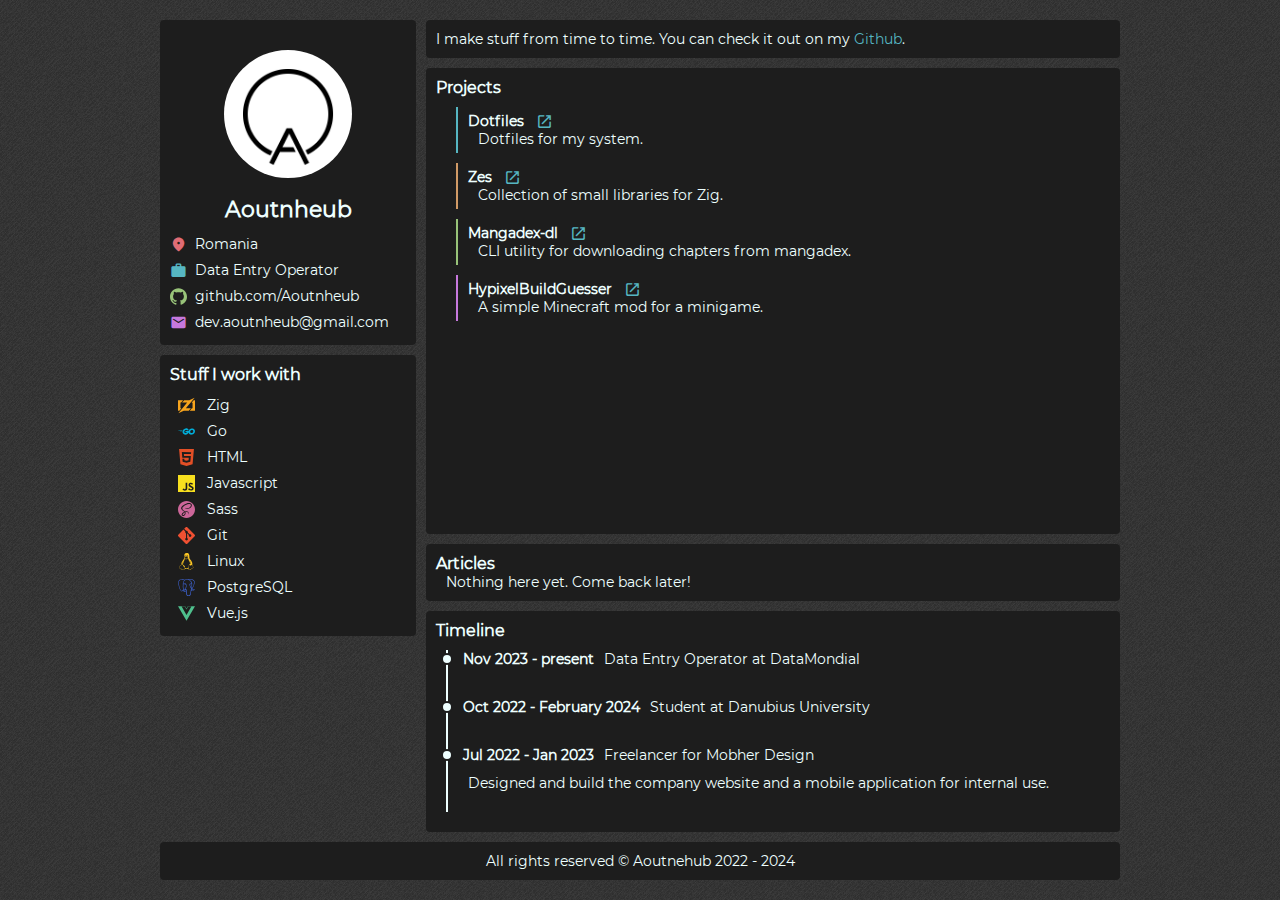
==== commit 72a33f65: "update" ====
--- a/index.html
+++ b/index.html
@@ -16,7 +16,7 @@
             <div id="img-wrapper"><img src="/assets/images/avatar.png"></div>
             <h1>Aoutnheub</h1>
             <p><span class="material-icon" style="color: #e06c75;">place</span>Romania</p>
-            <p><span class="material-icon" style="color: #56b6c2;">work</span>Student</p>
+            <p><span class="material-icon" style="color: #56b6c2;">work</span>Data Entry Operator</p>
             <p><span class="material-icon" style="color: #98c379;">
                 <svg role="img" viewBox="0 0 24 24" xmlns="http://www.w3.org/2000/svg"><title>GitHub</title><path d="M12 .297c-6.63 0-12 5.373-12 12 0 5.303 3.438 9.8 8.205 11.385.6.113.82-.258.82-.577 0-.285-.01-1.04-.015-2.04-3.338.724-4.042-1.61-4.042-1.61C4.422 18.07 3.633 17.7 3.633 17.7c-1.087-.744.084-.729.084-.729 1.205.084 1.838 1.236 1.838 1.236 1.07 1.835 2.809 1.305 3.495.998.108-.776.417-1.305.76-1.605-2.665-.3-5.466-1.332-5.466-5.93 0-1.31.465-2.38 1.235-3.22-.135-.303-.54-1.523.105-3.176 0 0 1.005-.322 3.3 1.23.96-.267 1.98-.399 3-.405 1.02.006 2.04.138 3 .405 2.28-1.552 3.285-1.23 3.285-1.23.645 1.653.24 2.873.12 3.176.765.84 1.23 1.91 1.23 3.22 0 4.61-2.805 5.625-5.475 5.92.42.36.81 1.096.81 2.22 0 1.606-.015 2.896-.015 3.286 0 .315.21.69.825.57C20.565 22.092 24 17.592 24 12.297c0-6.627-5.373-12-12-12"/></svg>
             </span><a href="https://github.com/Aoutnheub">github.com/Aoutnheub</a></p>
@@ -115,7 +115,7 @@
                         <div class="timeline-l1">
                             <div class="timeline-time">
                                 <div class="timeline-bullet"></div>
-                                <div class="timeline-year">Oct 2022 - present</div>
+                                <div class="timeline-year">Oct 2022 - February 2024</div>
                             </div>
                             <div class="timeline-title">Student at Danubius University</div>
                         </div>
@@ -146,8 +146,9 @@
         </div>
     </div>
 </div>
+
                 <div id="footer">
-                    <p id="copyright">All rights reserved © Aoutnehub 2022 - 2023</p>
+                    <p id="copyright">All rights reserved © Aoutnehub 2022 - 2024</p>
                 </div>
             </div>
         </div>
